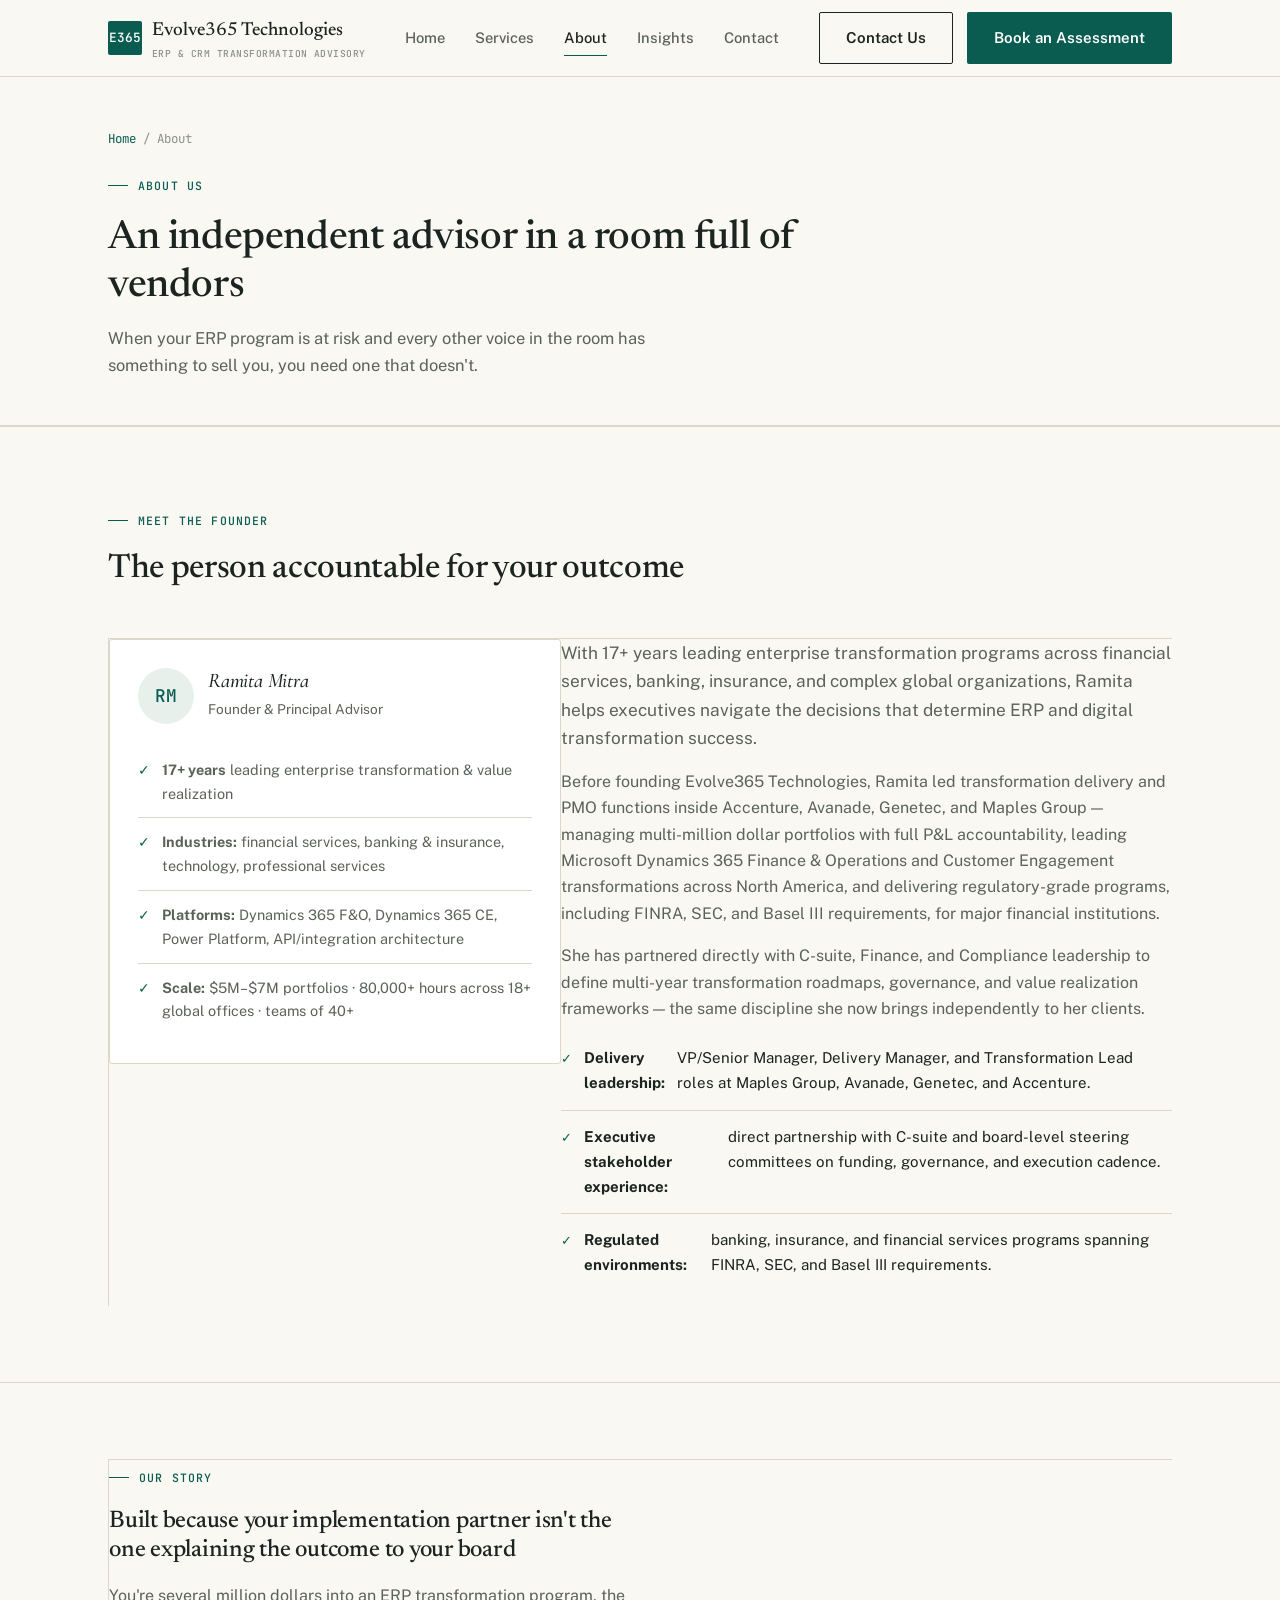
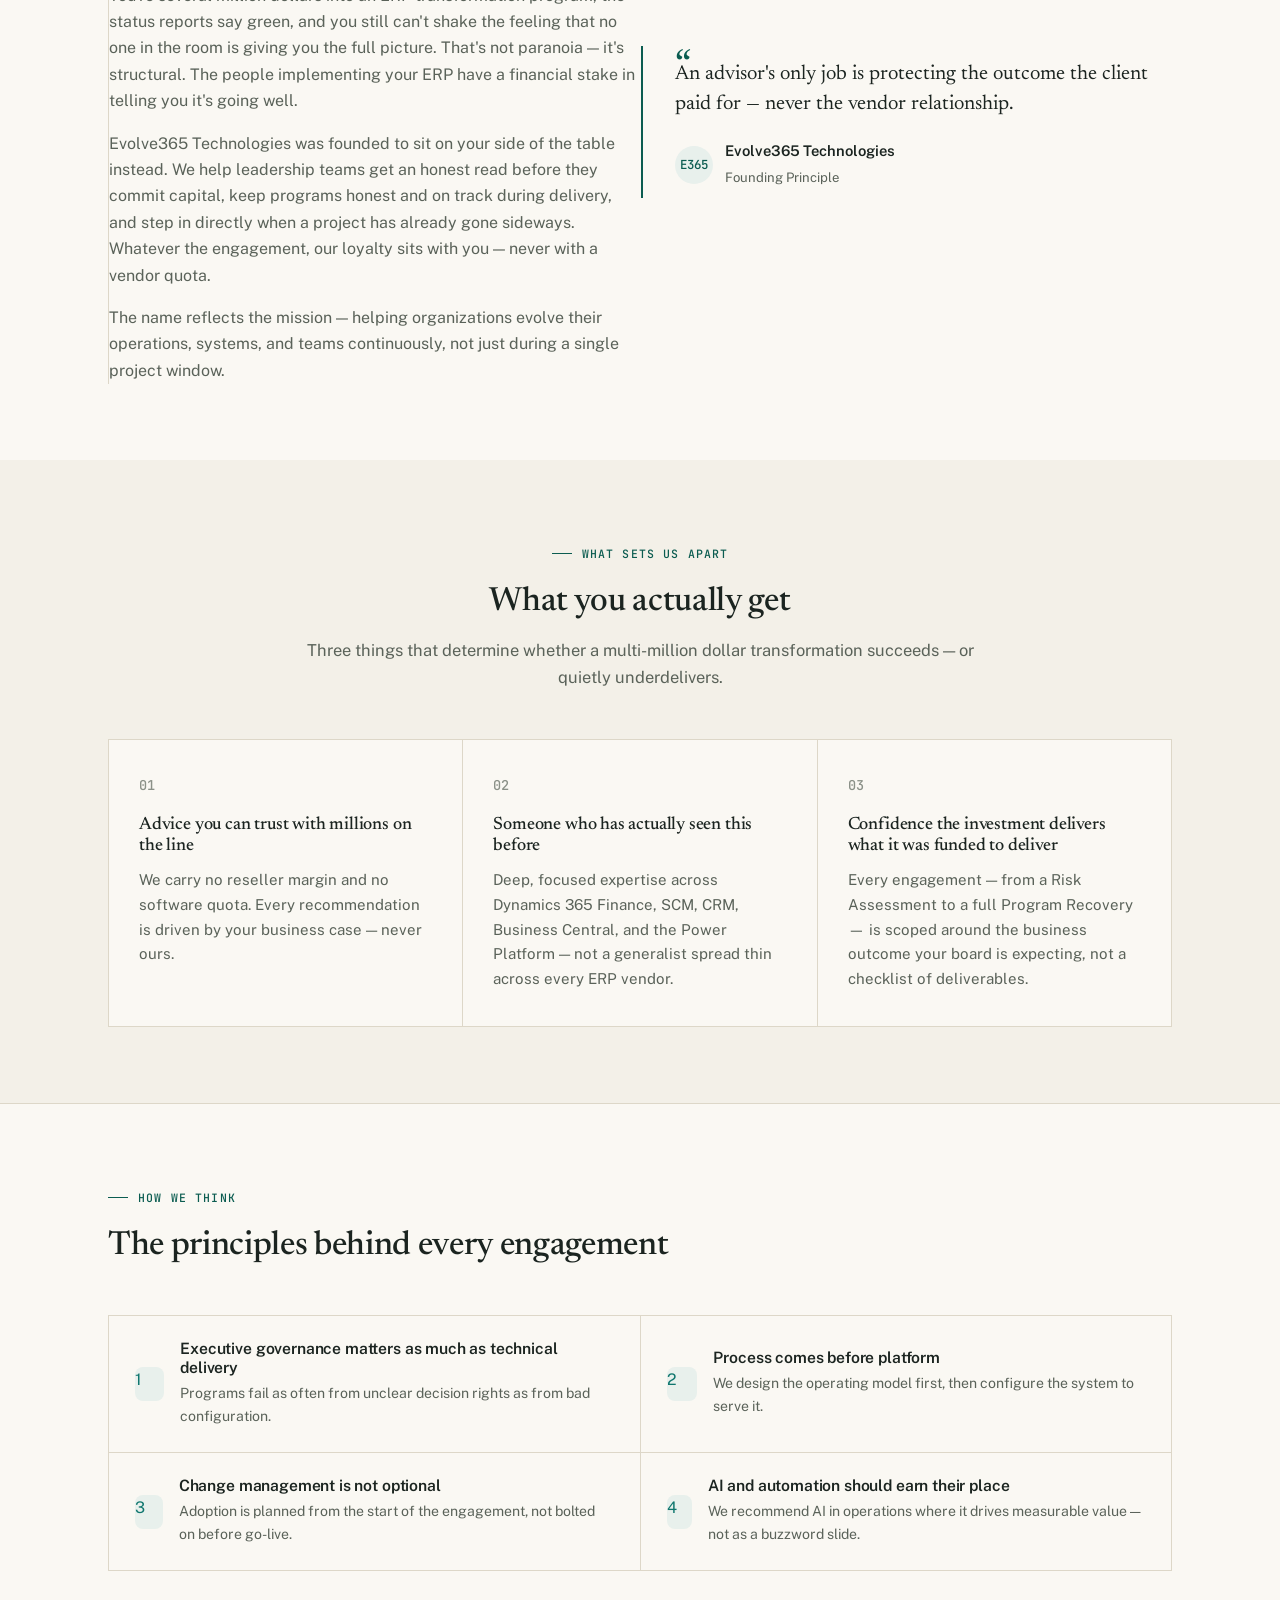
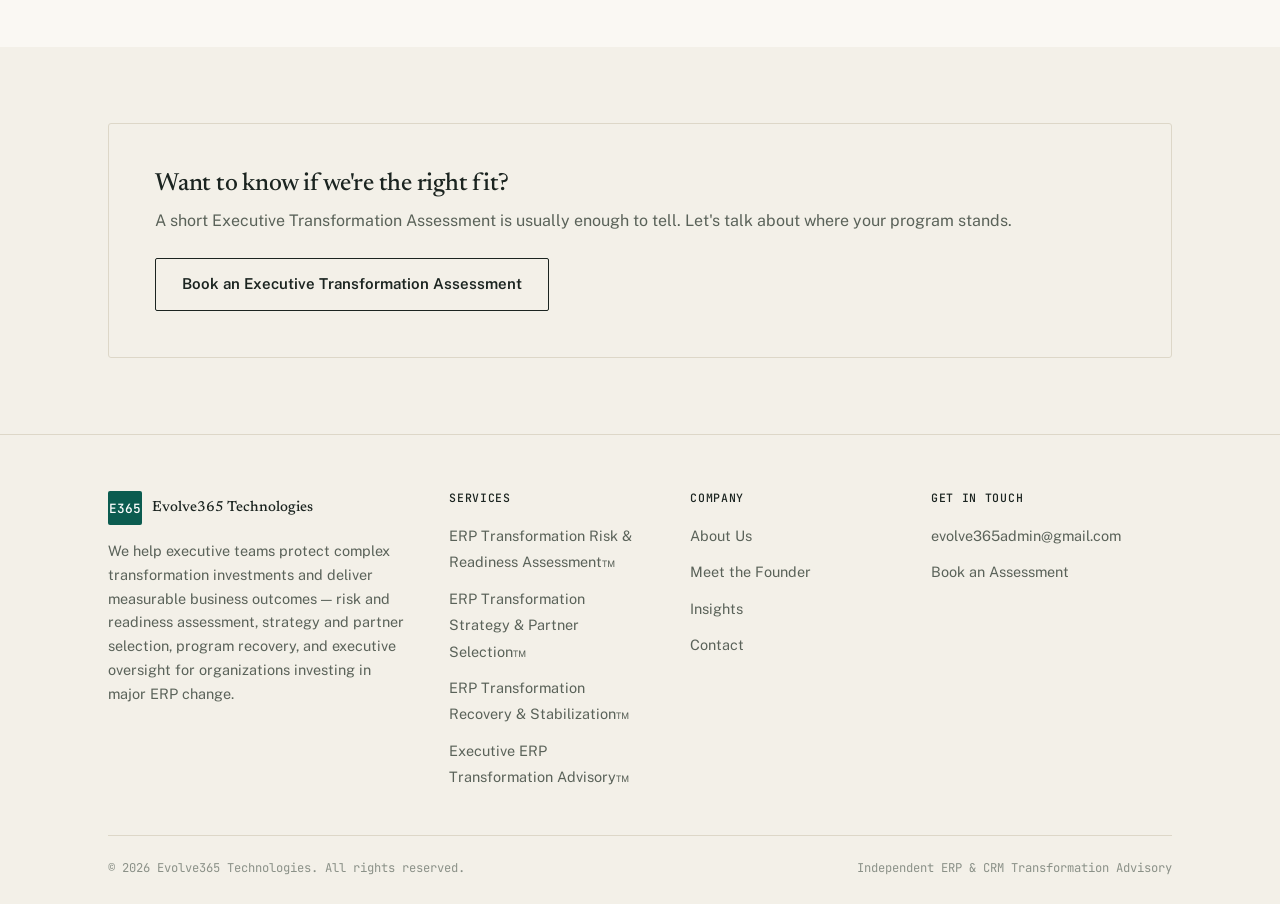
==== about.html @ 1dfd3779 "Add files via upload" ====
<!DOCTYPE html>
<html lang="en">
<head>
<meta charset="UTF-8">
<meta name="viewport" content="width=device-width, initial-scale=1.0">
<title>About | Evolve365 Technologies</title>
<meta name="description" content="Evolve365 Technologies is led by Ramita Mitra, a 17+ year enterprise transformation leader — an independent ERP and CRM advisory firm built to give clients an unbiased partner across the full transformation lifecycle.">
<link rel="preconnect" href="https://fonts.googleapis.com">
<link href="https://fonts.googleapis.com/css2?family=Newsreader:opsz,wght@6..72,400;6..72,500;6..72,600&family=Public+Sans:wght@400;500;600;700&family=JetBrains+Mono:wght@400;500&family=Cormorant+Garamond:ital,wght@1,500&display=swap" rel="stylesheet">
<link rel="stylesheet" href="styles.css">
</head>
<body>

<header class="site-header">
  <div class="container nav-wrap">
    <a href="index.html" class="logo">
      <span class="logo-mark">E365</span>
      <span>Evolve365 Technologies<br><small>ERP &amp; CRM Transformation Advisory</small></span>
    </a>
    <nav class="nav-links">
      <a href="index.html">Home</a>
      <a href="services.html">Services</a>
      <a href="about.html" class="active">About</a>
      <a href="insights.html">Insights</a>
      <a href="contact.html">Contact</a>
    </nav>
    <div class="nav-cta">
      <a href="contact.html" class="btn btn-secondary">Contact Us</a>
      <a href="contact.html#booking" class="btn btn-primary">Book an Assessment</a>
    </div>
    <button class="nav-toggle" aria-label="Toggle menu"><span></span><span></span><span></span></button>
  </div>
</header>

<section class="page-hero">
  <div class="container">
    <div class="breadcrumb"><a href="index.html">Home</a> / About</div>
    <span class="eyebrow">About Us</span>
    <h1>An independent advisor in a room full of vendors</h1>
    <p>When your ERP program is at risk and every other voice in the room has something to sell you, you need one that doesn't.</p>
  </div>
</section>

<!-- MEET THE FOUNDER -->
<section class="bg-white" id="founder">
  <div class="container">
    <div class="section-head reveal">
      <span class="eyebrow">Meet the Founder</span>
      <h2>The person accountable for your outcome</h2>
    </div>
    <div class="grid-2 reveal" style="align-items:start; grid-template-columns:0.85fr 1.15fr;">
      <div class="hero-panel">
        <div style="display:flex; align-items:center; gap:14px; margin-bottom:22px;">
          <div class="quote-avatar" style="width:56px; height:56px; font-size:1.1rem; flex-shrink:0;">RM</div>
          <div>
            <h3 class="signature" style="margin-bottom:2px; font-size:1.3rem;">Ramita Mitra</h3>
            <span style="font-size:0.85rem; color:var(--slate);">Founder &amp; Principal Advisor</span>
          </div>
        </div>
        <div class="hero-check"><span class="dot">&#10003;</span><span><b>17+ years</b> leading enterprise transformation &amp; value realization</span></div>
        <div class="hero-check"><span class="dot">&#10003;</span><span><b>Industries:</b> financial services, banking &amp; insurance, technology, professional services</span></div>
        <div class="hero-check"><span class="dot">&#10003;</span><span><b>Platforms:</b> Dynamics 365 F&amp;O, Dynamics 365 CE, Power Platform, API/integration architecture</span></div>
        <div class="hero-check"><span class="dot">&#10003;</span><span><b>Scale:</b> $5M&ndash;$7M portfolios &middot; 80,000+ hours across 18+ global offices &middot; teams of 40+</span></div>
      </div>
      <div>
        <p style="color:var(--slate); margin-bottom:16px; font-size:1.08rem;">With 17+ years leading enterprise transformation programs across financial services, banking, insurance, and complex global organizations, Ramita helps executives navigate the decisions that determine ERP and digital transformation success.</p>
        <p style="color:var(--slate); margin-bottom:16px;">Before founding Evolve365 Technologies, Ramita led transformation delivery and PMO functions inside Accenture, Avanade, Genetec, and Maples Group — managing multi-million dollar portfolios with full P&amp;L accountability, leading Microsoft Dynamics 365 Finance &amp; Operations and Customer Engagement transformations across North America, and delivering regulatory-grade programs, including FINRA, SEC, and Basel III requirements, for major financial institutions.</p>
        <p style="color:var(--slate); margin-bottom:24px;">She has partnered directly with C-suite, Finance, and Compliance leadership to define multi-year transformation roadmaps, governance, and value realization frameworks — the same discipline she now brings independently to her clients.</p>
        <ul class="check-list">
          <li><span class="tick">&#10003;</span><b>Delivery leadership:</b> VP/Senior Manager, Delivery Manager, and Transformation Lead roles at Maples Group, Avanade, Genetec, and Accenture.</li>
          <li><span class="tick">&#10003;</span><b>Executive stakeholder experience:</b> direct partnership with C-suite and board-level steering committees on funding, governance, and execution cadence.</li>
          <li><span class="tick">&#10003;</span><b>Regulated environments:</b> banking, insurance, and financial services programs spanning FINRA, SEC, and Basel III requirements.</li>
        </ul>
      </div>
    </div>
  </div>
</section>

<section class="bg-white">
  <div class="container">
    <div class="grid-2 reveal" style="align-items:center;">
      <div>
        <span class="eyebrow">Our Story</span>
        <h2 style="margin-bottom:18px;">Built because your implementation partner isn't the one explaining the outcome to your board</h2>
        <p style="color:var(--slate); margin-bottom:16px;">You're several million dollars into an ERP transformation program, the status reports say green, and you still can't shake the feeling that no one in the room is giving you the full picture. That's not paranoia — it's structural. The people implementing your ERP have a financial stake in telling you it's going well.</p>
        <p style="color:var(--slate); margin-bottom:16px;">Evolve365 Technologies was founded to sit on your side of the table instead. We help leadership teams get an honest read before they commit capital, keep programs honest and on track during delivery, and step in directly when a project has already gone sideways. Whatever the engagement, our loyalty sits with you — never with a vendor quota.</p>
        <p style="color:var(--slate);">The name reflects the mission — helping organizations evolve their operations, systems, and teams continuously, not just during a single project window.</p>
      </div>
      <div class="quote-block">
        <div class="mark">&ldquo;</div>
        <p class="quote-text">An advisor's only job is protecting the outcome the client paid for — never the vendor relationship.</p>
        <div class="quote-author">
          <div class="quote-avatar">E365</div>
          <div><b>Evolve365 Technologies</b><span>Founding Principle</span></div>
        </div>
      </div>
    </div>
  </div>
</section>

<section style="background:var(--bg);">
  <div class="container">
    <div class="section-head center reveal">
      <span class="eyebrow">What Sets Us Apart</span>
      <h2>What you actually get</h2>
      <p>Three things that determine whether a multi-million dollar transformation succeeds — or quietly underdelivers.</p>
    </div>
    <div class="grid-3 reveal">
      <div class="card">
        <div class="card-icon">01</div>
        <h3>Advice you can trust with millions on the line</h3>
        <p>We carry no reseller margin and no software quota. Every recommendation is driven by your business case — never ours.</p>
      </div>
      <div class="card">
        <div class="card-icon">02</div>
        <h3>Someone who has actually seen this before</h3>
        <p>Deep, focused expertise across Dynamics 365 Finance, SCM, CRM, Business Central, and the Power Platform — not a generalist spread thin across every ERP vendor.</p>
      </div>
      <div class="card">
        <div class="card-icon">03</div>
        <h3>Confidence the investment delivers what it was funded to deliver</h3>
        <p>Every engagement — from a Risk Assessment to a full Program Recovery — is scoped around the business outcome your board is expecting, not a checklist of deliverables.</p>
      </div>
    </div>
  </div>
</section>

<section class="bg-white">
  <div class="container">
    <div class="section-head reveal">
      <span class="eyebrow">How We Think</span>
      <h2>The principles behind every engagement</h2>
    </div>
    <div class="grid-2 reveal">
      <div class="pain-item" style="align-items:center;">
        <span class="tick" style="background:var(--teal-light); color:#0f766e; width:34px; height:34px; border-radius:8px;">1</span>
        <div><h4>Executive governance matters as much as technical delivery</h4><p>Programs fail as often from unclear decision rights as from bad configuration.</p></div>
      </div>
      <div class="pain-item" style="align-items:center;">
        <span class="tick" style="background:var(--teal-light); color:#0f766e; width:34px; height:34px; border-radius:8px;">2</span>
        <div><h4>Process comes before platform</h4><p>We design the operating model first, then configure the system to serve it.</p></div>
      </div>
      <div class="pain-item" style="align-items:center;">
        <span class="tick" style="background:var(--teal-light); color:#0f766e; width:34px; height:34px; border-radius:8px;">3</span>
        <div><h4>Change management is not optional</h4><p>Adoption is planned from the start of the engagement, not bolted on before go-live.</p></div>
      </div>
      <div class="pain-item" style="align-items:center;">
        <span class="tick" style="background:var(--teal-light); color:#0f766e; width:34px; height:34px; border-radius:8px;">4</span>
        <div><h4>AI and automation should earn their place</h4><p>We recommend AI in operations where it drives measurable value — not as a buzzword slide.</p></div>
      </div>
    </div>
  </div>
</section>

<section style="background:var(--bg);">
  <div class="container">
    <div class="cta-banner reveal">
      <div>
        <h2>Want to know if we're the right fit?</h2>
        <p>A short Executive Transformation Assessment is usually enough to tell. Let's talk about where your program stands.</p>
      </div>
      <a href="contact.html#booking" class="btn btn-secondary">Book an Executive Transformation Assessment</a>
    </div>
  </div>
</section>

<footer class="site-footer">
  <div class="container">
    <div class="footer-grid">
      <div class="footer-brand">
        <a href="index.html" class="logo" style="color:#fff;">
          <span class="logo-mark">E365</span>
          <span>Evolve365 Technologies</span>
        </a>
        <p>We help executive teams protect complex transformation investments and deliver measurable business outcomes — risk and readiness assessment, strategy and partner selection, program recovery, and executive oversight for organizations investing in major ERP change.</p>
      </div>
      <div>
        <h4>Services</h4>
        <ul>
          <li><a href="services.html#risk-assessment">ERP Transformation Risk &amp; Readiness Assessment&trade;</a></li>
          <li><a href="services.html#selection-strategy">ERP Transformation Strategy &amp; Partner Selection&trade;</a></li>
          <li><a href="services.html#program-recovery">ERP Transformation Recovery &amp; Stabilization&trade;</a></li>
          <li><a href="services.html#executive-advisory">Executive ERP Transformation Advisory&trade;</a></li>
        </ul>
      </div>
      <div>
        <h4>Company</h4>
        <ul>
          <li><a href="about.html">About Us</a></li>
          <li><a href="about.html#founder">Meet the Founder</a></li>
          <li><a href="insights.html">Insights</a></li>
          <li><a href="contact.html">Contact</a></li>
        </ul>
      </div>
      <div>
        <h4>Get In Touch</h4>
        <ul>
          <li><a href="mailto:evolve365admin@gmail.com">evolve365admin@gmail.com</a></li>
          <li><a href="contact.html#booking">Book an Assessment</a></li>
        </ul>
      </div>
    </div>
    <div class="footer-bottom">
      <span>&copy; 2026 Evolve365 Technologies. All rights reserved.</span>
      <span>Independent ERP &amp; CRM Transformation Advisory</span>
    </div>
  </div>
</footer>

<script src="script.js"></script>
</body>
</html>
---- styles.css ----
/* ===========================================================
   Technologies Evolve365 — Shared Stylesheet
   Boutique dossier system: warm paper, restrained green accent,
   editorial serif headlines, hairline rules over shadows/cards.
   =========================================================== */

:root {
  --paper: #faf8f3;
  --paper-2: #f3f0e8;
  --ink: #1b2420;
  --ink-soft: #5a6259;
  --ink-faint: #8b9188;
  --accent: #0f7a6b;        /* green — primary CTA / links / labels */
  --accent-deep: #0b5c50;   /* hover / dark green */
  --accent-tint: #e8f0ec;   /* faint green wash, used sparingly */
  --accent-ink: #ffffff;
  --gold: #a3793f;
  --gold-tint: #f3ece0;
  --white: #ffffff;
  --line: #1b2420;
  --radius: 3px;
  --radius-sm: 2px;
  --shadow-sm: none;
  --shadow-md: none;
  --shadow-lg: none;
  --maxw: 1120px;

  /* legacy aliases kept so nothing breaks */
  --navy: var(--ink);
  --navy-deep: var(--ink);
  --blue: var(--accent);
  --blue-light: var(--accent-tint);
  --teal: var(--accent);
  --teal-light: var(--accent-tint);
  --slate: var(--ink-soft);
  --slate-light: var(--ink-faint);
  --bg: var(--paper-2);
  --border: #ddd7c8;
  --lime: var(--gold);
  --sky: var(--gold);
}

* { box-sizing: border-box; margin: 0; padding: 0; }

html { scroll-behavior: smooth; }

body {
  font-family: 'Public Sans', -apple-system, BlinkMacSystemFont, 'Segoe UI', sans-serif;
  color: var(--ink);
  background: var(--paper);
  line-height: 1.65;
  -webkit-font-smoothing: antialiased;
}

h1, h2, h3, h4 {
  font-family: 'Newsreader', Georgia, serif;
  color: var(--ink);
  line-height: 1.2;
  font-weight: 500;
  letter-spacing: -0.01em;
}

a { color: inherit; text-decoration: none; }

img { max-width: 100%; display: block; }

.container {
  max-width: var(--maxw);
  margin: 0 auto;
  padding: 0 28px;
}

.eyebrow {
  display: inline-flex;
  align-items: center;
  gap: 10px;
  font-family: 'JetBrains Mono', monospace;
  font-size: 0.72rem;
  font-weight: 500;
  letter-spacing: 0.1em;
  text-transform: uppercase;
  color: var(--accent-deep);
  background: none;
  padding: 0;
  border-radius: 0;
  margin-bottom: 20px;
}
.eyebrow::before { content: ''; width: 20px; height: 1px; background: var(--accent-deep); flex-shrink: 0; }

/* ---------- Buttons ---------- */
.btn {
  display: inline-flex;
  align-items: center;
  justify-content: center;
  gap: 8px;
  padding: 13px 26px;
  border-radius: var(--radius-sm);
  font-family: 'Public Sans', sans-serif;
  font-weight: 600;
  font-size: 0.94rem;
  cursor: pointer;
  border: 1px solid transparent;
  transition: background 0.15s ease, border-color 0.15s ease, color 0.15s ease;
  white-space: nowrap;
  box-shadow: none;
}
.btn-primary {
  background: var(--accent-deep);
  color: #fff;
}
.btn-primary:hover { background: var(--ink); }
.btn-secondary {
  background: transparent;
  color: var(--ink);
  border: 1px solid var(--ink);
}
.btn-secondary:hover { background: var(--ink); color: var(--paper); }
.btn-ghost-light {
  background: transparent;
  color: #fff;
  border: 1px solid rgba(255,255,255,0.55);
}
.btn-ghost-light:hover { background: rgba(255,255,255,0.14); }
.btn-block { width: 100%; }

/* ---------- Header / Nav ---------- */
.site-header {
  position: sticky;
  top: 0;
  z-index: 100;
  background: rgba(250,248,243,0.94);
  backdrop-filter: blur(6px);
  border-bottom: 1px solid var(--border);
}
.nav-wrap {
  display: flex;
  align-items: center;
  justify-content: space-between;
  height: 76px;
}
.logo {
  display: flex;
  align-items: center;
  gap: 10px;
  font-family: 'Newsreader', serif;
  font-weight: 500;
  font-size: 1.18rem;
  color: var(--ink);
}
.logo-mark {
  width: 34px;
  height: 34px;
  border-radius: var(--radius-sm);
  background: var(--accent-deep);
  display: flex;
  align-items: center;
  justify-content: center;
  color: #fff;
  font-family: 'JetBrains Mono', monospace;
  font-weight: 500;
  font-size: 0.8rem;
  flex-shrink: 0;
}
.logo small {
  display: block;
  font-family: 'JetBrains Mono', monospace;
  font-size: 0.6rem;
  font-weight: 500;
  color: var(--ink-faint);
  letter-spacing: 0.05em;
  text-transform: uppercase;
}
.nav-links {
  display: flex;
  align-items: center;
  gap: 30px;
}
.nav-links a {
  font-size: 0.92rem;
  font-weight: 500;
  color: var(--ink-soft);
  transition: color 0.15s ease;
  position: relative;
}
.nav-links a:hover, .nav-links a.active { color: var(--ink); }
.nav-links a.active::after {
  content: "";
  position: absolute;
  left: 0; right: 0; bottom: -6px;
  height: 1px;
  background: var(--accent-deep);
}
.nav-cta { display: flex; align-items: center; gap: 14px; }
.nav-toggle {
  display: none;
  background: none;
  border: none;
  cursor: pointer;
  padding: 6px;
}
.nav-toggle span {
  display: block;
  width: 24px;
  height: 1px;
  background: var(--ink);
  margin: 6px 0;
  transition: all 0.2s ease;
}

@media (max-width: 900px) {
  .nav-links {
    position: fixed;
    top: 76px; left: 0; right: 0;
    background: var(--paper);
    flex-direction: column;
    align-items: flex-start;
    padding: 24px 28px;
    gap: 18px;
    border-bottom: 1px solid var(--border);
    transform: translateY(-130%);
    opacity: 0;
    transition: all 0.25s ease;
    pointer-events: none;
  }
  .nav-links.open { transform: translateY(0); opacity: 1; pointer-events: auto; }
  .nav-toggle { display: block; }
  .nav-cta .btn-secondary { display: none; }
}

/* ---------- Hero ---------- */
.hero {
  background: var(--paper);
  color: var(--ink);
  padding: 72px 0 64px;
  position: relative;
  overflow: hidden;
}
.hero::before { content: none; }
.hero-grid {
  position: relative;
  display: grid;
  grid-template-columns: 1.15fr 0.85fr;
  gap: 56px;
  align-items: center;
}
.hero h1 {
  color: var(--ink);
  font-size: clamp(2.1rem, 4vw, 3.2rem);
  margin-bottom: 22px;
  font-weight: 500;
}
.hero h1 span {
  color: var(--ink);
  background: none;
  padding: 0;
  border-radius: 0;
  display: inline;
  border-bottom: 2px solid var(--accent-deep);
}
.hero p.lead {
  font-size: 1.1rem;
  color: var(--ink-soft);
  max-width: 560px;
  margin-bottom: 32px;
}
.hero-ctas { display: flex; gap: 24px; flex-wrap: wrap; align-items: center; }
.hero-stats {
  display: flex;
  gap: 34px;
  margin-top: 46px;
  flex-wrap: wrap;
  border-top: 1px solid var(--border);
  padding-top: 24px;
}
.hero-stat b {
  display: block;
  font-family: 'Newsreader', serif;
  font-weight: 500;
  font-size: 1.5rem;
  color: var(--ink);
}
.hero-stat span { font-size: 0.8rem; color: var(--ink-faint); font-weight: 500; }

.hero-panel {
  background: var(--white);
  border: 1px solid var(--border);
  border-radius: var(--radius);
  padding: 28px;
  box-shadow: none;
}
.hero-panel h3 { color: var(--ink); font-size: 1.05rem; margin-bottom: 16px; font-weight: 500; }
.hero-check {
  display: flex;
  gap: 12px;
  align-items: flex-start;
  padding: 12px 0;
  border-bottom: 1px solid var(--border);
  color: var(--ink-soft);
  font-size: 0.9rem;
}
.hero-check:last-child { border-bottom: none; }
.hero-check .dot {
  width: auto; height: auto;
  border-radius: 0;
  background: none;
  color: var(--accent-deep);
  display: flex; align-items: center; justify-content: center;
  font-family: 'JetBrains Mono', monospace;
  font-size: 0.85rem;
  font-weight: 500;
  flex-shrink: 0;
  margin-top: 1px;
}

@media (max-width: 860px) {
  .hero-grid { grid-template-columns: 1fr; }
}

/* ---------- Sections ---------- */
section { padding: 76px 0; }
.section-head { max-width: 680px; margin-bottom: 48px; }
.section-head.center { margin-left: auto; margin-right: auto; text-align: center; }
.section-head h2 { font-size: clamp(1.6rem, 2.6vw, 2.15rem); margin-bottom: 14px; font-weight: 500; }
.section-head p { color: var(--ink-soft); font-size: 1.03rem; }

.bg-white { background: var(--paper); border-top: 1px solid var(--border); }
.bg-navy { background: var(--paper-2); color: var(--ink); border-top: 1px solid var(--border); }
.bg-navy h2, .bg-navy h3 { color: var(--ink); }

/* ---------- Cards / Grids ---------- */
.grid-3 { display: grid; grid-template-columns: repeat(3, 1fr); gap: 0; border-top: 1px solid var(--border); border-left: 1px solid var(--border); }
.grid-2 { display: grid; grid-template-columns: repeat(2, 1fr); gap: 0; border-top: 1px solid var(--border); border-left: 1px solid var(--border); }
@media (max-width: 900px) { .grid-3, .grid-2 { grid-template-columns: 1fr; } }

.card {
  background: var(--paper);
  border-right: 1px solid var(--border);
  border-bottom: 1px solid var(--border);
  border-radius: 0;
  padding: 34px 30px;
  box-shadow: none;
  transition: background 0.2s ease;
}
.card:hover { background: var(--paper-2); transform: none; box-shadow: none; }
.card-icon {
  width: auto; height: auto;
  border-radius: 0;
  background: none;
  color: var(--ink-faint);
  display: block;
  font-family: 'JetBrains Mono', monospace;
  font-size: 0.85rem;
  font-weight: 500;
  margin-bottom: 18px;
}
.card h3 { font-size: 1.12rem; margin-bottom: 10px; font-weight: 500; }
.card p { color: var(--ink-soft); font-size: 0.94rem; }
.card a.card-link {
  display: inline-flex; align-items: center; gap: 6px;
  font-size: 0.88rem; font-weight: 600; color: var(--accent-deep);
  margin-top: 16px;
  border-bottom: 1px solid var(--accent-deep);
  padding-bottom: 1px;
}

/* Standalone card (qualification checklist etc.) keeps a full hairline border */
.section-head + .card, .card[style] {
  border: 1px solid var(--border);
}

/* ---------- Outcome / flagship feature block ---------- */
.outcome-block {
  background: var(--paper-2);
  border: 1px solid var(--border);
  border-radius: var(--radius);
  padding: 50px;
  color: var(--ink);
  position: relative;
  overflow: hidden;
}
.outcome-block::after { content: none; }
.outcome-top { position: relative; max-width: 680px; margin-bottom: 42px; }
.outcome-top .eyebrow { background: none; color: var(--accent-deep); box-shadow: none; }
.outcome-top h2 { color: var(--ink); font-size: clamp(1.55rem, 2.5vw, 2rem); margin-bottom: 14px; font-weight: 500; }
.outcome-top p { color: var(--ink-soft); font-size: 1.03rem; }
.outcome-cols {
  position: relative;
  display: grid;
  grid-template-columns: repeat(3, 1fr);
  gap: 0;
  border-top: 1px solid var(--border);
  border-left: 1px solid var(--border);
}
@media (max-width: 900px) { .outcome-cols { grid-template-columns: 1fr; } }
.outcome-card {
  background: var(--paper);
  border-right: 1px solid var(--border);
  border-bottom: 1px solid var(--border);
  border-radius: 0;
  padding: 26px 24px;
  box-shadow: none;
}
.outcome-card .num {
  font-family: 'JetBrains Mono', monospace;
  font-size: 0.76rem;
  color: var(--accent-deep);
  font-weight: 500;
  letter-spacing: 0.04em;
  text-transform: uppercase;
  margin-bottom: 12px;
}
.outcome-card h3 { color: var(--ink); font-size: 1.04rem; margin-bottom: 10px; font-weight: 500; }
.outcome-card p { color: var(--ink-soft); font-size: 0.92rem; }

/* ---------- Pain / Why section ---------- */
.pain-grid {
  display: grid;
  grid-template-columns: repeat(2, 1fr);
  gap: 0;
  border-top: 1px solid var(--border);
  border-left: 1px solid var(--border);
}
@media (max-width: 760px) { .pain-grid { grid-template-columns: 1fr; } }
.pain-item {
  display: flex; gap: 16px;
  background: var(--paper);
  border-right: 1px solid var(--border);
  border-bottom: 1px solid var(--border);
  border-radius: 0;
  padding: 24px 26px;
  box-shadow: none;
}
.pain-item .x {
  width: auto; height: auto; flex-shrink: 0;
  border-radius: 0;
  background: none;
  color: var(--gold);
  font-family: 'JetBrains Mono', monospace;
  display: flex; align-items: flex-start; justify-content: center;
  font-weight: 500;
}
.pain-item h4 { font-size: 0.98rem; margin-bottom: 4px; font-weight: 600; font-family: 'Public Sans', sans-serif; }
.pain-item p { font-size: 0.88rem; color: var(--ink-soft); }

/* ---------- Process steps ---------- */
.steps { display: grid; grid-template-columns: repeat(4, 1fr); gap: 0; border-top: 1px solid var(--border); border-left: 1px solid var(--border); }
@media (max-width: 900px) { .steps { grid-template-columns: repeat(2, 1fr); } }
@media (max-width: 560px) { .steps { grid-template-columns: 1fr; } }
.step {
  position: relative;
  padding: 26px 24px;
  background: var(--paper);
  border-right: 1px solid var(--border);
  border-bottom: 1px solid var(--border);
  border-radius: 0;
  box-shadow: none;
}
.step .step-num {
  width: auto; height: auto;
  border-radius: 0;
  background: none;
  color: var(--accent-deep);
  display: block;
  font-family: 'JetBrains Mono', monospace;
  font-weight: 500;
  font-size: 0.85rem;
  margin-bottom: 14px;
}
.step h4 { font-size: 1rem; margin-bottom: 8px; font-weight: 600; font-family: 'Public Sans', sans-serif; }
.step p { font-size: 0.88rem; color: var(--ink-soft); }

/* ---------- Stats / trust badge bar ---------- */
.stats-bar {
  display: flex;
  align-items: center;
  justify-content: center;
  gap: 0;
  flex-wrap: wrap;
  border-top: 1px solid var(--border);
  border-bottom: 1px solid var(--border);
}
.stat-badge {
  display: inline-flex;
  align-items: center;
  gap: 8px;
  background: none;
  border-right: 1px solid var(--border);
  border-radius: 0;
  padding: 16px 22px;
  font-size: 0.84rem;
  font-weight: 500;
  color: var(--ink-soft);
  box-shadow: none;
}
.stat-badge:last-child { border-right: none; }
.stat-badge .tick-sm {
  width: auto; height: auto; border-radius: 0;
  background: none; color: var(--accent-deep);
  display: flex; align-items: center; justify-content: center;
  font-family: 'JetBrains Mono', monospace;
  font-size: 0.75rem; font-weight: 500; flex-shrink: 0;
}

/* ---------- Comparison table ---------- */
.compare-grid {
  display: grid;
  grid-template-columns: 1fr 1fr;
  gap: 0;
  border: 1px solid var(--border);
}
@media (max-width: 760px) { .compare-grid { grid-template-columns: 1fr; } }
.compare-card {
  border-radius: 0;
  padding: 36px;
  border: none;
}
.compare-card.is-us {
  background: var(--ink);
  border-right: 1px solid var(--border);
  box-shadow: none;
}
.compare-card.is-them { background: var(--paper-2); }
.compare-card h3 { font-size: 1.14rem; margin-bottom: 18px; font-weight: 500; }
.compare-card.is-us h3, .compare-card.is-us .compare-tag { color: #fff; }
.compare-tag {
  display: block;
  font-family: 'JetBrains Mono', monospace;
  font-size: 0.7rem; font-weight: 500; text-transform: uppercase; letter-spacing: 0.06em;
  color: var(--ink-faint); margin-bottom: 10px;
}
.compare-list { list-style: none; }
.compare-list li {
  display: flex; gap: 10px; align-items: flex-start;
  font-size: 0.93rem; margin-bottom: 14px;
}
.compare-card.is-us .compare-list li { color: #d8dcd9; }
.compare-card.is-them .compare-list li { color: var(--ink-soft); }
.compare-list li .mark-icon {
  width: auto; height: auto; border-radius: 0; flex-shrink: 0;
  display: flex; align-items: center; justify-content: center;
  font-family: 'JetBrains Mono', monospace;
  font-size: 0.85rem; font-weight: 500; margin-top: 1px;
}
.compare-card.is-us .mark-icon { color: #6fb9a8; }
.compare-card.is-them .mark-icon { color: #a89f8e; }

/* ---------- FAQ accordion ---------- */
.faq-list { max-width: 800px; margin: 0 auto; }
.faq-item {
  background: var(--paper);
  border: none;
  border-bottom: 1px solid var(--border);
  border-radius: 0;
  margin-bottom: 0;
  overflow: hidden;
}
.faq-item:first-child { border-top: 1px solid var(--border); }
.faq-question {
  display: flex;
  align-items: center;
  justify-content: space-between;
  gap: 16px;
  padding: 22px 4px;
  cursor: pointer;
  font-weight: 500;
  font-family: 'Newsreader', serif;
  font-size: 1.05rem;
  color: var(--ink);
  background: none;
  border: none;
  width: 100%;
  text-align: left;
}
.faq-icon {
  width: auto; height: auto; border-radius: 0; flex-shrink: 0;
  background: none; color: var(--accent-deep);
  display: flex; align-items: center; justify-content: center;
  font-family: 'JetBrains Mono', monospace;
  font-size: 1rem; font-weight: 500;
  transition: transform 0.2s ease;
}
.faq-item.open .faq-icon { transform: rotate(45deg); }
.faq-answer {
  max-height: 0;
  overflow: hidden;
  transition: max-height 0.25s ease;
}
.faq-answer p {
  padding: 0 4px 22px;
  color: var(--ink-soft);
  font-size: 0.93rem;
}
.faq-item.open .faq-answer { max-height: 300px; }

/* ---------- CTA banner ---------- */
.cta-banner {
  background: var(--paper-2);
  border: 1px solid var(--border);
  border-radius: var(--radius);
  padding: 46px;
  display: flex;
  align-items: center;
  justify-content: space-between;
  gap: 24px;
  color: var(--ink);
  flex-wrap: wrap;
}
.cta-banner h2 { color: var(--ink); font-size: 1.55rem; margin-bottom: 8px; font-weight: 500; }
.cta-banner p { color: var(--ink-soft); }
.cta-banner .btn-secondary { background: transparent; color: var(--ink); border: 1px solid var(--ink); }
.cta-banner .btn-primary { background: var(--accent-deep); }

/* ---------- Logos strip ---------- */
.logo-strip {
  display: flex;
  align-items: center;
  justify-content: center;
  gap: 42px;
  flex-wrap: wrap;
  opacity: 0.8;
  font-family: 'JetBrains Mono', monospace;
  font-weight: 500;
  color: var(--ink-faint);
  font-size: 0.82rem;
  letter-spacing: 0.02em;
}

/* ---------- Testimonial / quote ---------- */
.quote-block {
  background: var(--paper);
  border: none;
  border-left: 2px solid var(--accent-deep);
  border-radius: 0;
  padding: 8px 0 8px 32px;
  position: relative;
  box-shadow: none;
}
.quote-block .mark { font-size: 2.6rem; color: var(--accent-deep); font-family: 'Newsreader', serif; line-height: 0; position: relative; top: 14px; }
.quote-block p.quote-text { font-family: 'Newsreader', serif; font-size: 1.28rem; color: var(--ink); font-weight: 400; margin: 6px 0 20px; line-height: 1.45; }
.quote-author { display: flex; align-items: center; gap: 12px; }
.quote-avatar {
  width: 38px; height: 38px; border-radius: 50%;
  background: var(--accent-tint); color: var(--accent-deep);
  display: flex; align-items: center; justify-content: center;
  font-family: 'JetBrains Mono', monospace;
  font-weight: 500;
  font-size: 0.78rem;
}
.quote-author b { display: block; font-size: 0.92rem; font-family: 'Public Sans', sans-serif; font-weight: 600; }
.quote-author span { font-size: 0.82rem; color: var(--ink-soft); }

/* ---------- Tables ---------- */
.table-wrap { overflow-x: auto; border-radius: 0; border: 1px solid var(--border); background: var(--paper); }
table { width: 100%; border-collapse: collapse; min-width: 560px; }
th, td { text-align: left; padding: 16px 20px; font-size: 0.92rem; border-bottom: 1px solid var(--border); }
th { background: var(--paper-2); color: var(--ink-soft); font-family: 'JetBrains Mono', monospace; font-weight: 500; text-transform: uppercase; font-size: 0.72rem; letter-spacing: 0.05em; }
tr:last-child td { border-bottom: none; }

/* ---------- Insights / articles ---------- */
.article-card {
  background: var(--paper);
  border: 1px solid var(--border);
  border-radius: 0;
  overflow: hidden;
  box-shadow: none;
  transition: background 0.2s ease;
  display: flex;
  flex-direction: column;
}
.article-card:hover { background: var(--paper-2); transform: none; box-shadow: none; }
.article-tag-bar { height: 2px; background: var(--accent-deep); }
.article-body { padding: 28px; flex: 1; display: flex; flex-direction: column; }
.article-tag {
  font-family: 'JetBrains Mono', monospace;
  font-size: 0.7rem; font-weight: 500; text-transform: uppercase; letter-spacing: 0.06em;
  color: var(--accent-deep); margin-bottom: 12px;
}
.article-body h3 { font-size: 1.12rem; margin-bottom: 10px; font-weight: 500; }
.article-body p { font-size: 0.92rem; color: var(--ink-soft); flex: 1; }
.article-meta { margin-top: 18px; font-size: 0.8rem; color: var(--ink-faint); display: flex; justify-content: space-between; align-items: center; font-family: 'JetBrains Mono', monospace; }

/* ---------- Forms ---------- */
.form-wrap {
  background: var(--paper);
  border: 1px solid var(--border);
  border-radius: var(--radius);
  padding: 38px;
  box-shadow: none;
}
.form-row { display: grid; grid-template-columns: 1fr 1fr; gap: 18px; margin-bottom: 18px; }
@media (max-width: 640px) { .form-row { grid-template-columns: 1fr; } }
.field { display: flex; flex-direction: column; gap: 6px; margin-bottom: 18px; }
.field label { font-size: 0.83rem; font-weight: 600; color: var(--ink); }
.field input, .field select, .field textarea {
  padding: 12px 14px;
  border: 1px solid var(--border);
  border-radius: var(--radius-sm);
  font-family: inherit;
  font-size: 0.95rem;
  color: var(--ink);
  background: var(--paper-2);
  transition: border-color 0.15s ease, background 0.15s ease;
}
.field input:focus, .field select:focus, .field textarea:focus {
  outline: none;
  border-color: var(--accent-deep);
  background: var(--paper);
}
.form-note { font-size: 0.82rem; color: var(--ink-faint); margin-top: 14px; text-align: center; }
#form-success {
  display: none;
  background: var(--accent-tint);
  color: var(--accent-deep);
  border: 1px solid var(--border);
  border-radius: var(--radius-sm);
  padding: 16px 20px;
  font-size: 0.92rem;
  font-weight: 600;
  margin-bottom: 20px;
}

/* ---------- Contact info cards ---------- */
.contact-info-card {
  display: flex; gap: 16px; align-items: flex-start;
  padding: 22px 0;
  border-bottom: 1px solid var(--border);
}
.contact-info-card:last-child { border-bottom: none; }
.contact-info-card .icon {
  width: auto; height: auto; border-radius: 0; flex-shrink: 0;
  background: none; color: var(--accent-deep);
  display: flex; align-items: flex-start; justify-content: center;
  font-family: 'JetBrains Mono', monospace;
  font-size: 0.85rem;
}
.contact-info-card h4 { font-size: 0.97rem; margin-bottom: 4px; font-weight: 600; font-family: 'Public Sans', sans-serif; }
.contact-info-card p, .contact-info-card a { font-size: 0.9rem; color: var(--ink-soft); }

/* ---------- Footer ---------- */
.site-footer {
  background: var(--paper-2);
  color: var(--ink-soft);
  padding: 56px 0 26px;
  border-top: 1px solid var(--border);
}
.footer-grid {
  display: grid;
  grid-template-columns: 1.5fr 1fr 1fr 1.2fr;
  gap: 40px;
  padding-bottom: 34px;
  border-bottom: 1px solid var(--border);
}
@media (max-width: 800px) { .footer-grid { grid-template-columns: 1fr 1fr; } }
@media (max-width: 500px) { .footer-grid { grid-template-columns: 1fr; } }
.footer-grid h4 { color: var(--ink); font-family: 'JetBrains Mono', monospace; font-size: 0.72rem; font-weight: 500; margin-bottom: 18px; text-transform: uppercase; letter-spacing: 0.06em; }
.footer-grid ul { list-style: none; }
.footer-grid li { margin-bottom: 10px; }
.footer-grid a { font-size: 0.9rem; color: var(--ink-soft); }
.footer-grid a:hover { color: var(--accent-deep); }
.footer-brand .logo { color: var(--ink) !important; }
.footer-brand p { font-size: 0.9rem; color: var(--ink-soft); margin-top: 14px; max-width: 300px; }
.footer-bottom {
  display: flex; justify-content: space-between; align-items: center;
  padding-top: 22px; font-family: 'JetBrains Mono', monospace; font-size: 0.76rem; color: var(--ink-faint); flex-wrap: wrap; gap: 10px;
}

/* ---------- Page hero (subpages) ---------- */
.page-hero {
  background: var(--paper);
  color: var(--ink);
  padding: 52px 0 46px;
  border-bottom: 1px solid var(--border);
}
.page-hero .eyebrow { background: none; color: var(--accent-deep); }
.page-hero h1 { color: var(--ink); font-size: clamp(1.9rem, 3.4vw, 2.5rem); max-width: 760px; margin-bottom: 14px; font-weight: 500; }
.page-hero p { color: var(--ink-soft); max-width: 620px; font-size: 1.03rem; }
.breadcrumb { font-family: 'JetBrains Mono', monospace; font-size: 0.78rem; color: var(--ink-faint); margin-bottom: 18px; }
.breadcrumb a { color: var(--accent-deep); }

/* ---------- Utility ---------- */
.mt-0 { margin-top: 0; }
.center-text { text-align: center; }
.tag-pill {
  display: inline-block;
  font-family: 'JetBrains Mono', monospace;
  font-size: 0.72rem;
  font-weight: 500;
  padding: 0;
  border-radius: 0;
  background: none;
  color: var(--gold);
  text-transform: uppercase;
  letter-spacing: 0.06em;
  margin-bottom: 14px;
}
.service-anchor-nav {
  display: flex; flex-wrap: wrap;
  margin-bottom: 8px;
  border-top: 1px solid var(--border);
  border-left: 1px solid var(--border);
}
.service-anchor-nav a {
  font-size: 0.84rem; font-weight: 500;
  padding: 12px 18px;
  border-radius: 0;
  background: none;
  border-right: 1px solid var(--border);
  border-bottom: 1px solid var(--border);
  color: var(--ink-soft);
}
.service-anchor-nav a:hover { color: var(--accent-deep); background: var(--paper-2); }

.service-block { padding: 58px 0; border-bottom: 1px solid var(--border); }
.service-block:last-child { border-bottom: none; }
.service-block-grid {
  display: grid;
  grid-template-columns: 0.9fr 1.1fr;
  gap: 48px;
  align-items: start;
}
@media (max-width: 860px) { .service-block-grid { grid-template-columns: 1fr; } }
.service-block h2 { font-size: 1.5rem; margin-bottom: 14px; font-weight: 500; }
.service-block .lead-text { color: var(--ink-soft); font-size: 1rem; margin-bottom: 18px; }
.check-list { list-style: none; }
.check-list li {
  display: flex; gap: 12px; align-items: flex-start;
  font-size: 0.94rem; color: var(--ink); margin-bottom: 14px;
  padding-bottom: 14px;
  border-bottom: 1px solid var(--border);
}
.check-list li:last-child { border-bottom: none; }
.check-list li .tick {
  width: auto; height: auto; border-radius: 0; flex-shrink: 0;
  background: none; color: var(--accent-deep);
  display: flex; align-items: center; justify-content: center;
  font-family: 'JetBrains Mono', monospace;
  font-size: 0.8rem; font-weight: 500; margin-top: 2px;
}

/* ---------- Signature accent (founder name) ---------- */
.signature {
  font-family: 'Cormorant Garamond', serif;
  font-style: italic;
  font-weight: 500;
  color: var(--accent-deep);
}

/* Fade-in animation */
.reveal { opacity: 0; transform: translateY(14px); transition: all 0.6s ease; }
.reveal.in { opacity: 1; transform: translateY(0); }
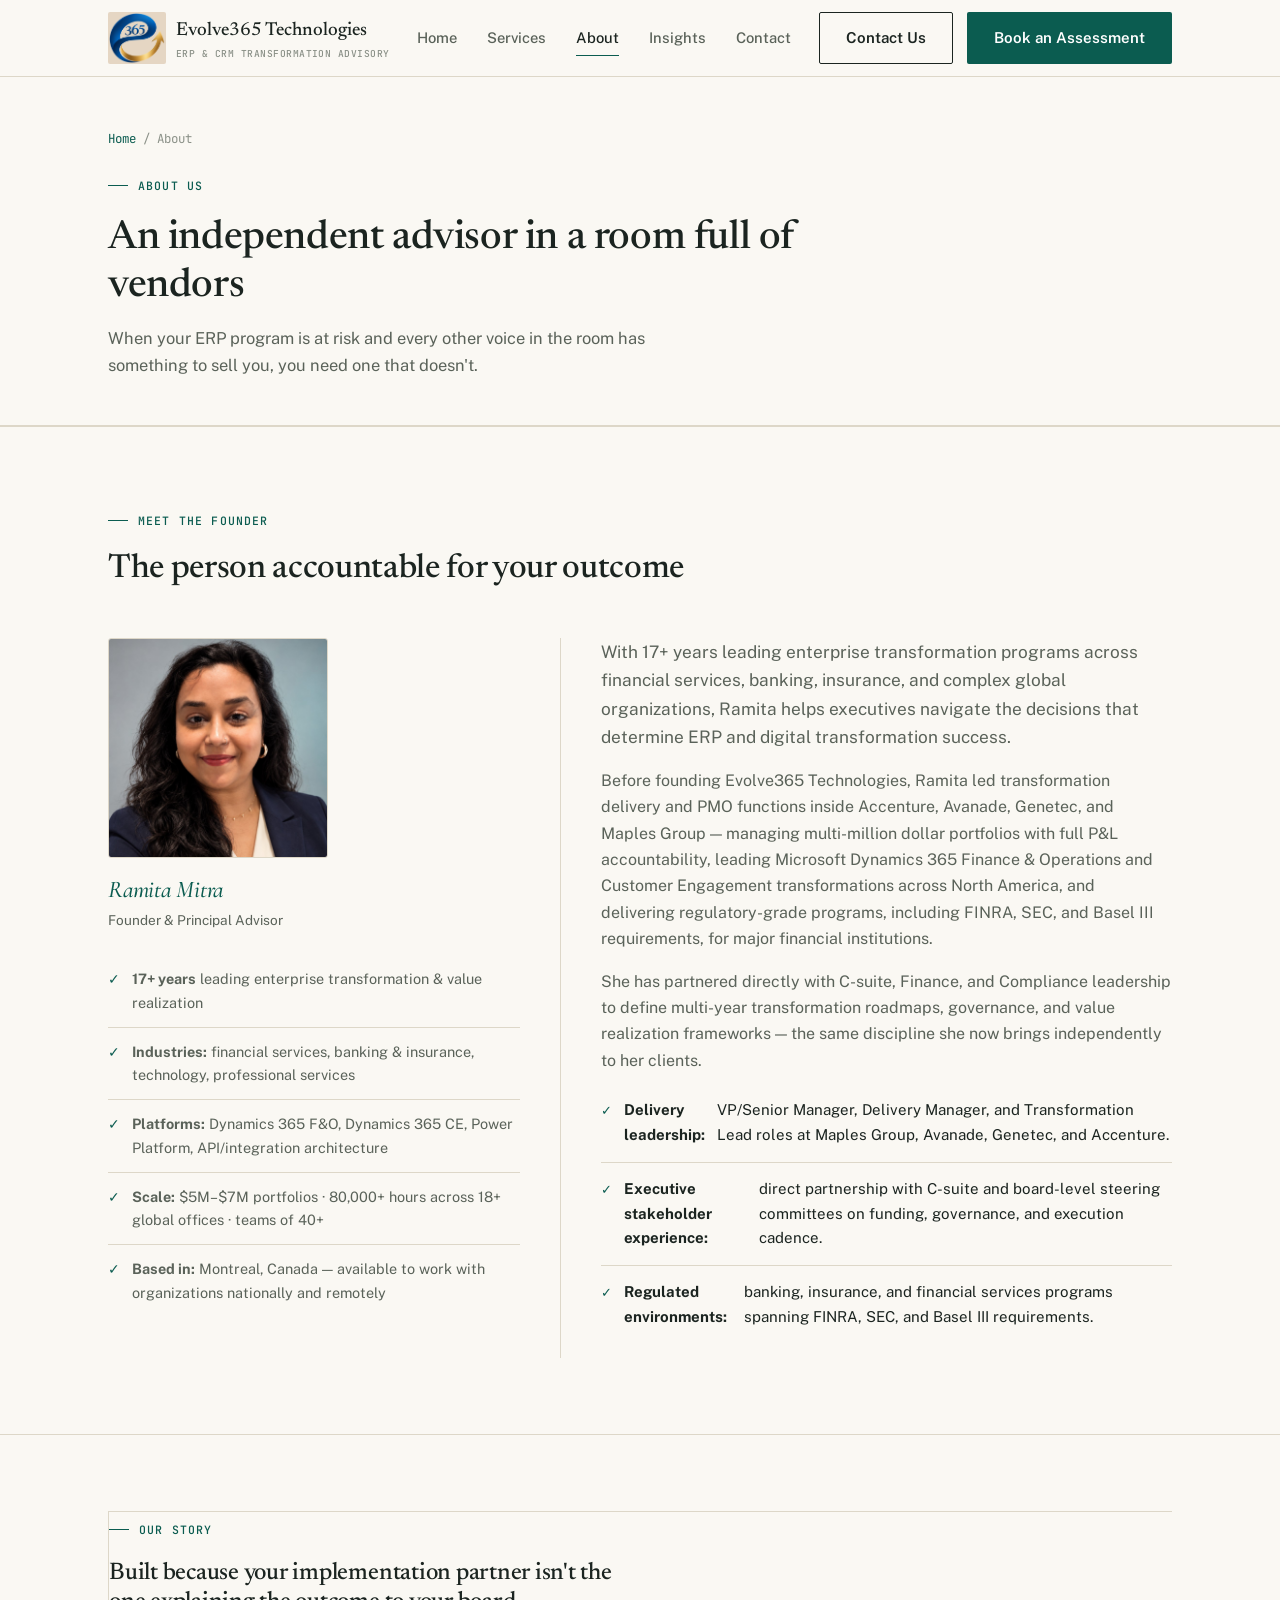
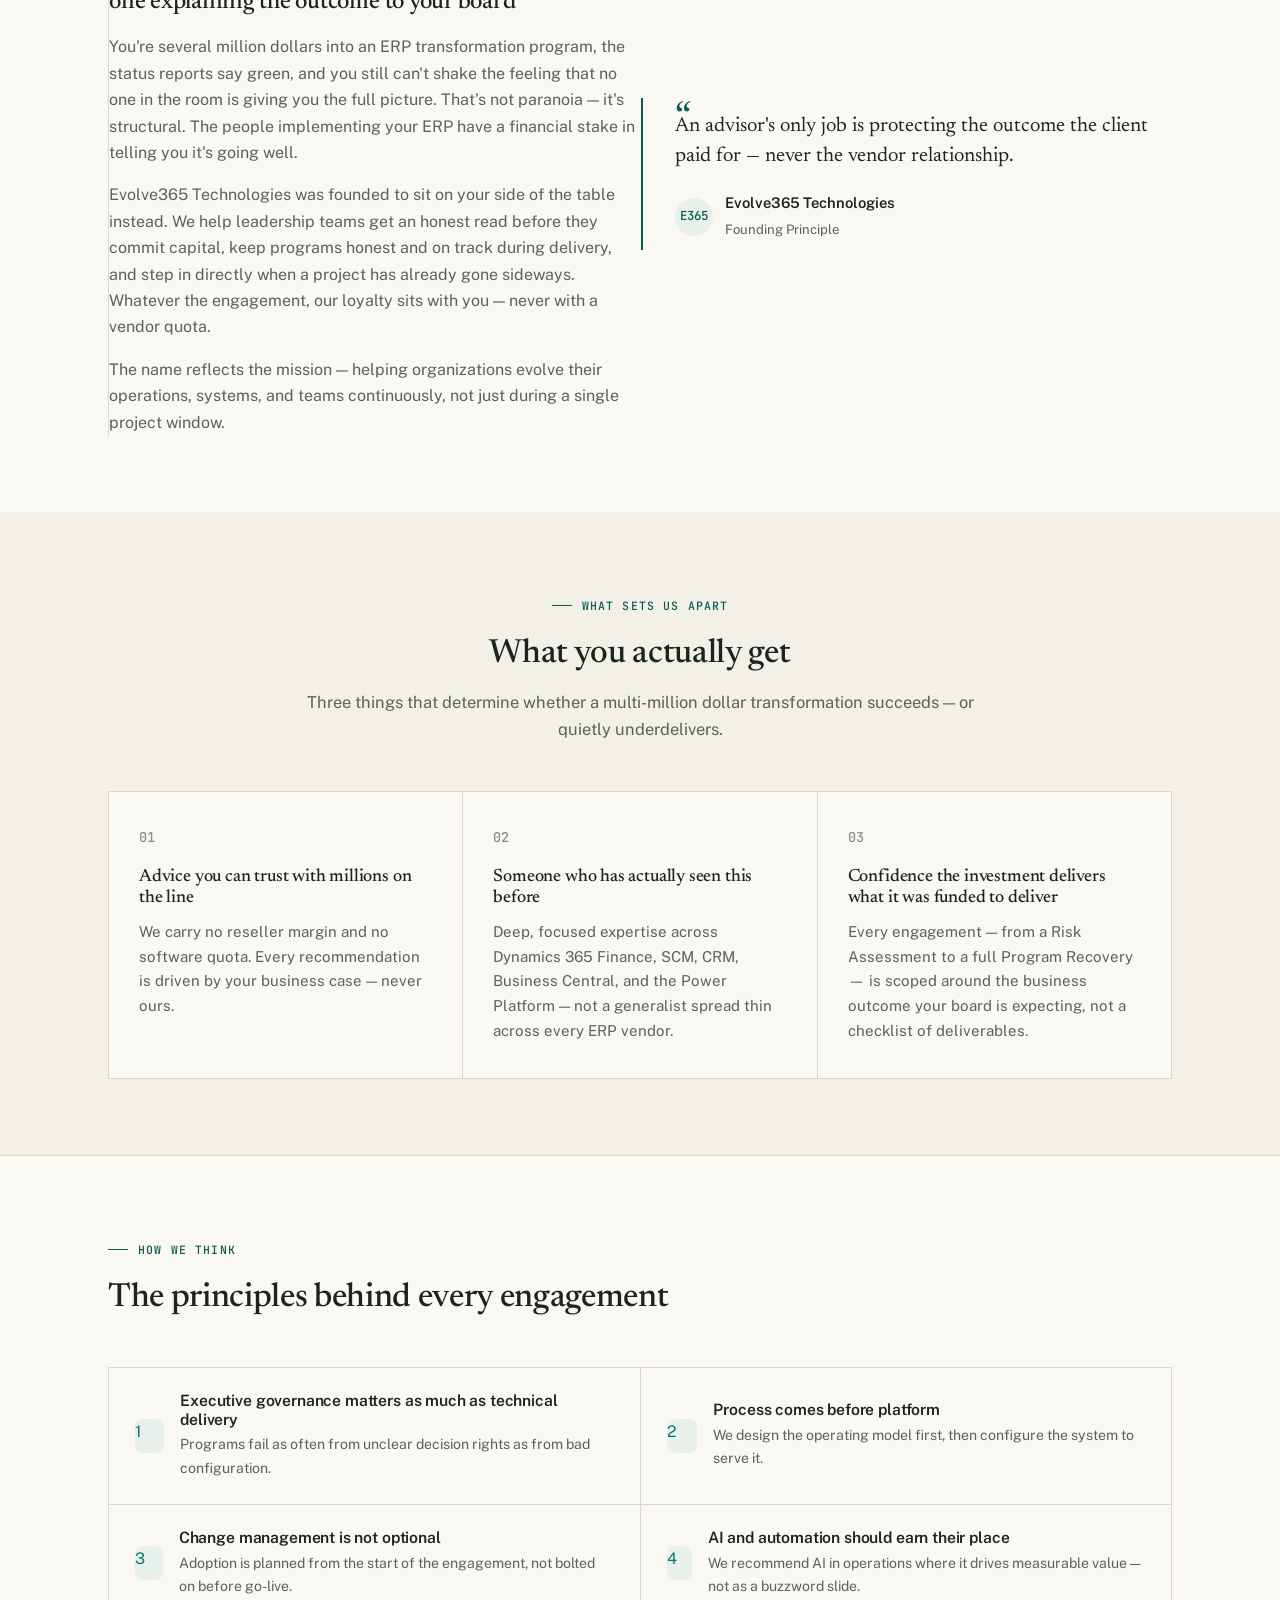
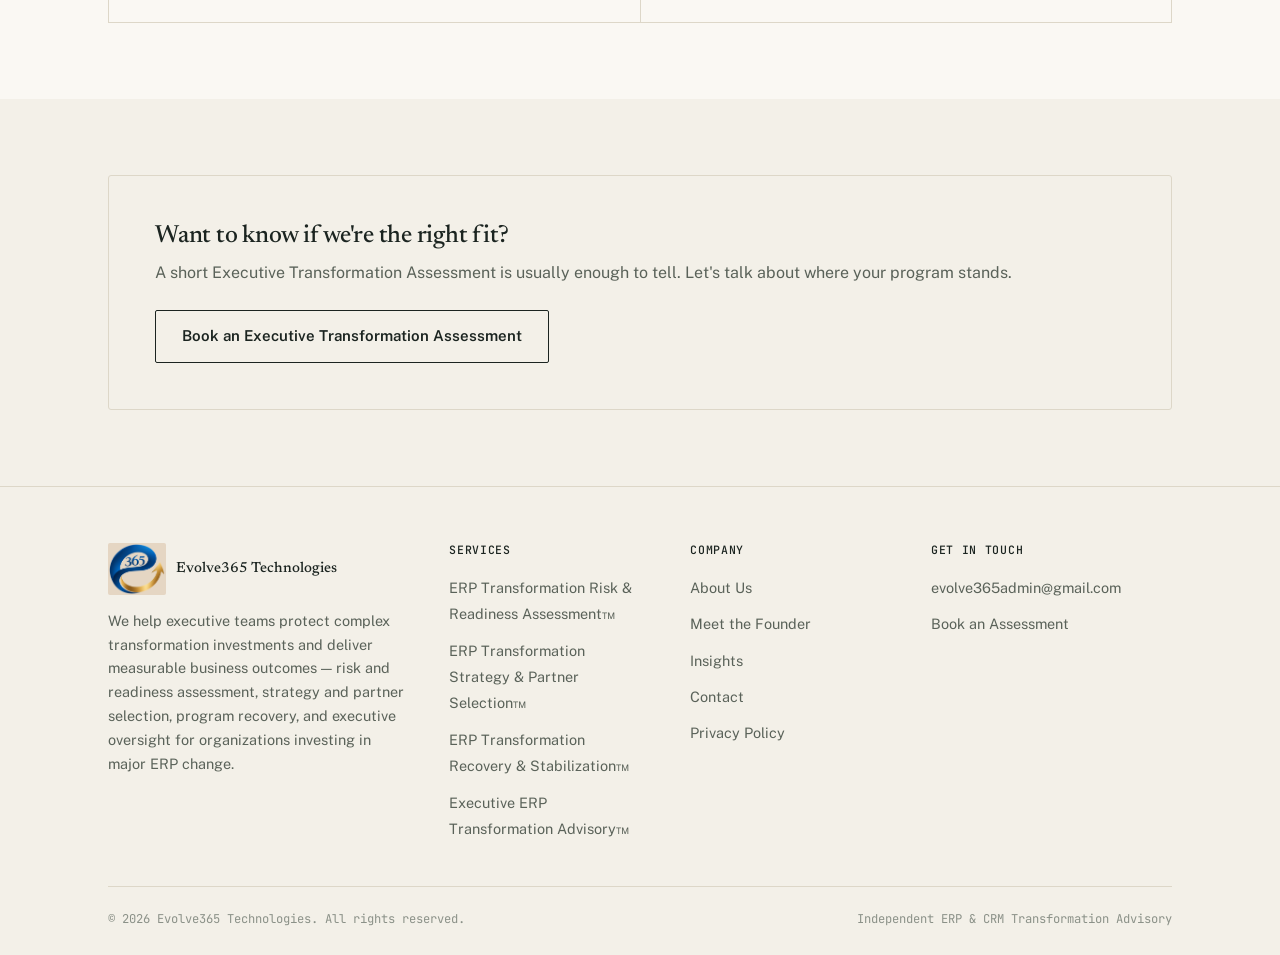
==== commit 55f71aad: "Add files via upload" ====
--- a/about.html
+++ b/about.html
@@ -14,7 +14,7 @@
 <header class="site-header">
   <div class="container nav-wrap">
     <a href="index.html" class="logo">
-      <span class="logo-mark">E365</span>
+      <img src="logo-mark.png" alt="Evolve365 Technologies" class="logo-mark">
       <span>Evolve365 Technologies<br><small>ERP &amp; CRM Transformation Advisory</small></span>
     </a>
     <nav class="nav-links">
@@ -48,21 +48,20 @@
       <span class="eyebrow">Meet the Founder</span>
       <h2>The person accountable for your outcome</h2>
     </div>
-    <div class="grid-2 reveal" style="align-items:start; grid-template-columns:0.85fr 1.15fr;">
-      <div class="hero-panel">
-        <div style="display:flex; align-items:center; gap:14px; margin-bottom:22px;">
-          <div class="quote-avatar" style="width:56px; height:56px; font-size:1.1rem; flex-shrink:0;">RM</div>
-          <div>
-            <h3 class="signature" style="margin-bottom:2px; font-size:1.3rem;">Ramita Mitra</h3>
-            <span style="font-size:0.85rem; color:var(--slate);">Founder &amp; Principal Advisor</span>
-          </div>
+    <div class="founder-grid reveal">
+      <div class="founder-col-left">
+        <img src="founder-photo.jpg" alt="Ramita Mitra, Founder &amp; Principal Advisor" style="width:100%; aspect-ratio:1/1; max-width:220px; border-radius:var(--radius); border:1px solid var(--border); object-fit:cover; display:block; margin-bottom:18px;">
+        <div style="margin-bottom:22px;">
+          <h3 class="signature" style="margin-bottom:2px; font-size:1.5rem;">Ramita Mitra</h3>
+          <span style="font-size:0.85rem; color:var(--slate);">Founder &amp; Principal Advisor</span>
         </div>
         <div class="hero-check"><span class="dot">&#10003;</span><span><b>17+ years</b> leading enterprise transformation &amp; value realization</span></div>
         <div class="hero-check"><span class="dot">&#10003;</span><span><b>Industries:</b> financial services, banking &amp; insurance, technology, professional services</span></div>
         <div class="hero-check"><span class="dot">&#10003;</span><span><b>Platforms:</b> Dynamics 365 F&amp;O, Dynamics 365 CE, Power Platform, API/integration architecture</span></div>
         <div class="hero-check"><span class="dot">&#10003;</span><span><b>Scale:</b> $5M&ndash;$7M portfolios &middot; 80,000+ hours across 18+ global offices &middot; teams of 40+</span></div>
-      </div>
-      <div>
+        <div class="hero-check"><span class="dot">&#10003;</span><span><b>Based in:</b> Montreal, Canada &mdash; available to work with organizations nationally and remotely</span></div>
+      </div>
+      <div class="founder-col-right">
         <p style="color:var(--slate); margin-bottom:16px; font-size:1.08rem;">With 17+ years leading enterprise transformation programs across financial services, banking, insurance, and complex global organizations, Ramita helps executives navigate the decisions that determine ERP and digital transformation success.</p>
         <p style="color:var(--slate); margin-bottom:16px;">Before founding Evolve365 Technologies, Ramita led transformation delivery and PMO functions inside Accenture, Avanade, Genetec, and Maples Group — managing multi-million dollar portfolios with full P&amp;L accountability, leading Microsoft Dynamics 365 Finance &amp; Operations and Customer Engagement transformations across North America, and delivering regulatory-grade programs, including FINRA, SEC, and Basel III requirements, for major financial institutions.</p>
         <p style="color:var(--slate); margin-bottom:24px;">She has partnered directly with C-suite, Finance, and Compliance leadership to define multi-year transformation roadmaps, governance, and value realization frameworks — the same discipline she now brings independently to her clients.</p>
@@ -168,8 +167,8 @@
   <div class="container">
     <div class="footer-grid">
       <div class="footer-brand">
-        <a href="index.html" class="logo" style="color:#fff;">
-          <span class="logo-mark">E365</span>
+        <a href="index.html" class="logo">
+          <img src="logo-mark.png" alt="Evolve365 Technologies" class="logo-mark">
           <span>Evolve365 Technologies</span>
         </a>
         <p>We help executive teams protect complex transformation investments and deliver measurable business outcomes — risk and readiness assessment, strategy and partner selection, program recovery, and executive oversight for organizations investing in major ERP change.</p>
@@ -190,6 +189,7 @@
           <li><a href="about.html#founder">Meet the Founder</a></li>
           <li><a href="insights.html">Insights</a></li>
           <li><a href="contact.html">Contact</a></li>
+          <li><a href="privacy.html">Privacy Policy</a></li>
         </ul>
       </div>
       <div>
--- a/styles.css
+++ b/styles.css
@@ -148,18 +148,12 @@
   color: var(--ink);
 }
 .logo-mark {
-  width: 34px;
-  height: 34px;
+  height: 52px;
+  width: auto;
+  object-fit: contain;
   border-radius: var(--radius-sm);
-  background: var(--accent-deep);
-  display: flex;
-  align-items: center;
-  justify-content: center;
-  color: #fff;
-  font-family: 'JetBrains Mono', monospace;
-  font-weight: 500;
-  font-size: 0.8rem;
   flex-shrink: 0;
+  display: block;
 }
 .logo small {
   display: block;
@@ -837,6 +831,20 @@
   font-size: 0.8rem; font-weight: 500; margin-top: 2px;
 }
 
+/* ---------- Founder section (seamless, divider line) ---------- */
+.founder-grid {
+  display: grid;
+  grid-template-columns: 0.85fr 1.15fr;
+  align-items: start;
+}
+.founder-col-left { padding-right: 40px; }
+.founder-col-right { border-left: 1px solid var(--border); padding-left: 40px; }
+@media (max-width: 760px) {
+  .founder-grid { grid-template-columns: 1fr; gap: 28px; }
+  .founder-col-left { padding-right: 0; }
+  .founder-col-right { border-left: none; padding-left: 0; border-top: 1px solid var(--border); padding-top: 28px; }
+}
+
 /* ---------- Signature accent (founder name) ---------- */
 .signature {
   font-family: 'Cormorant Garamond', serif;
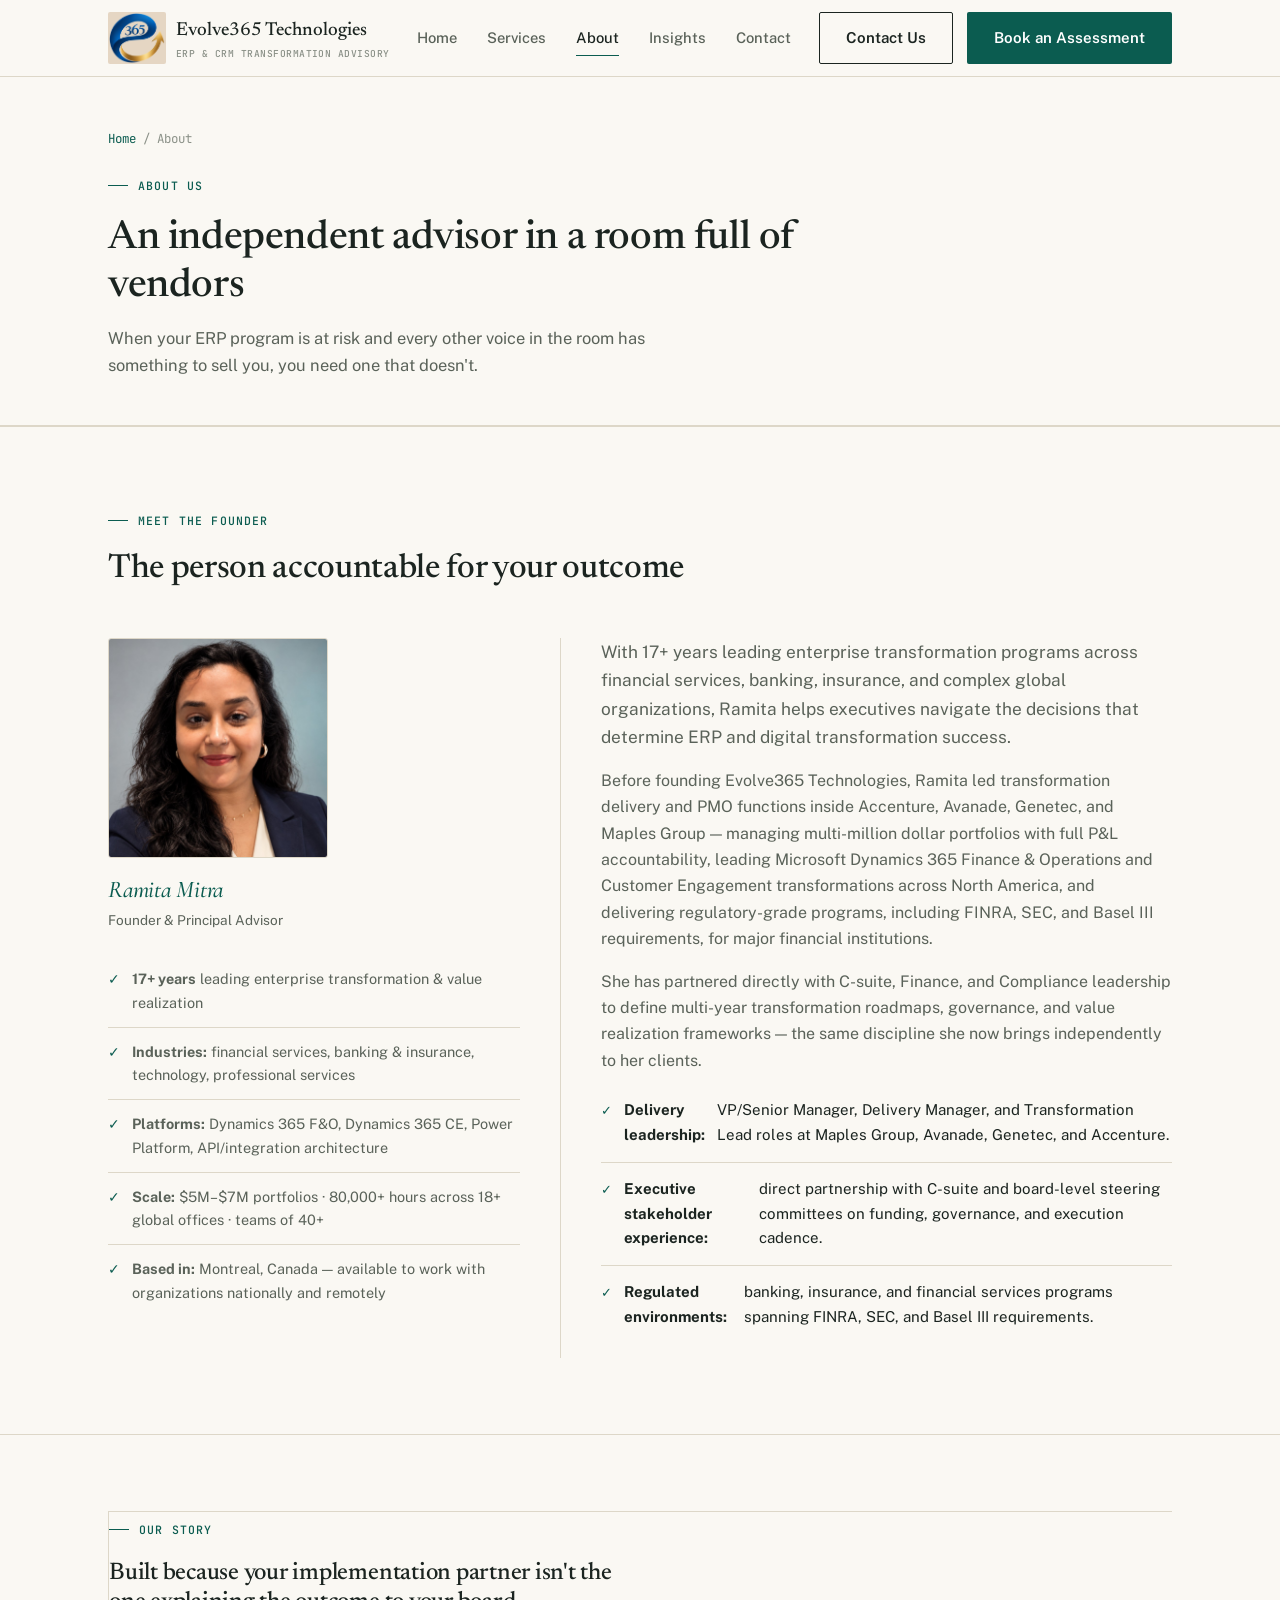
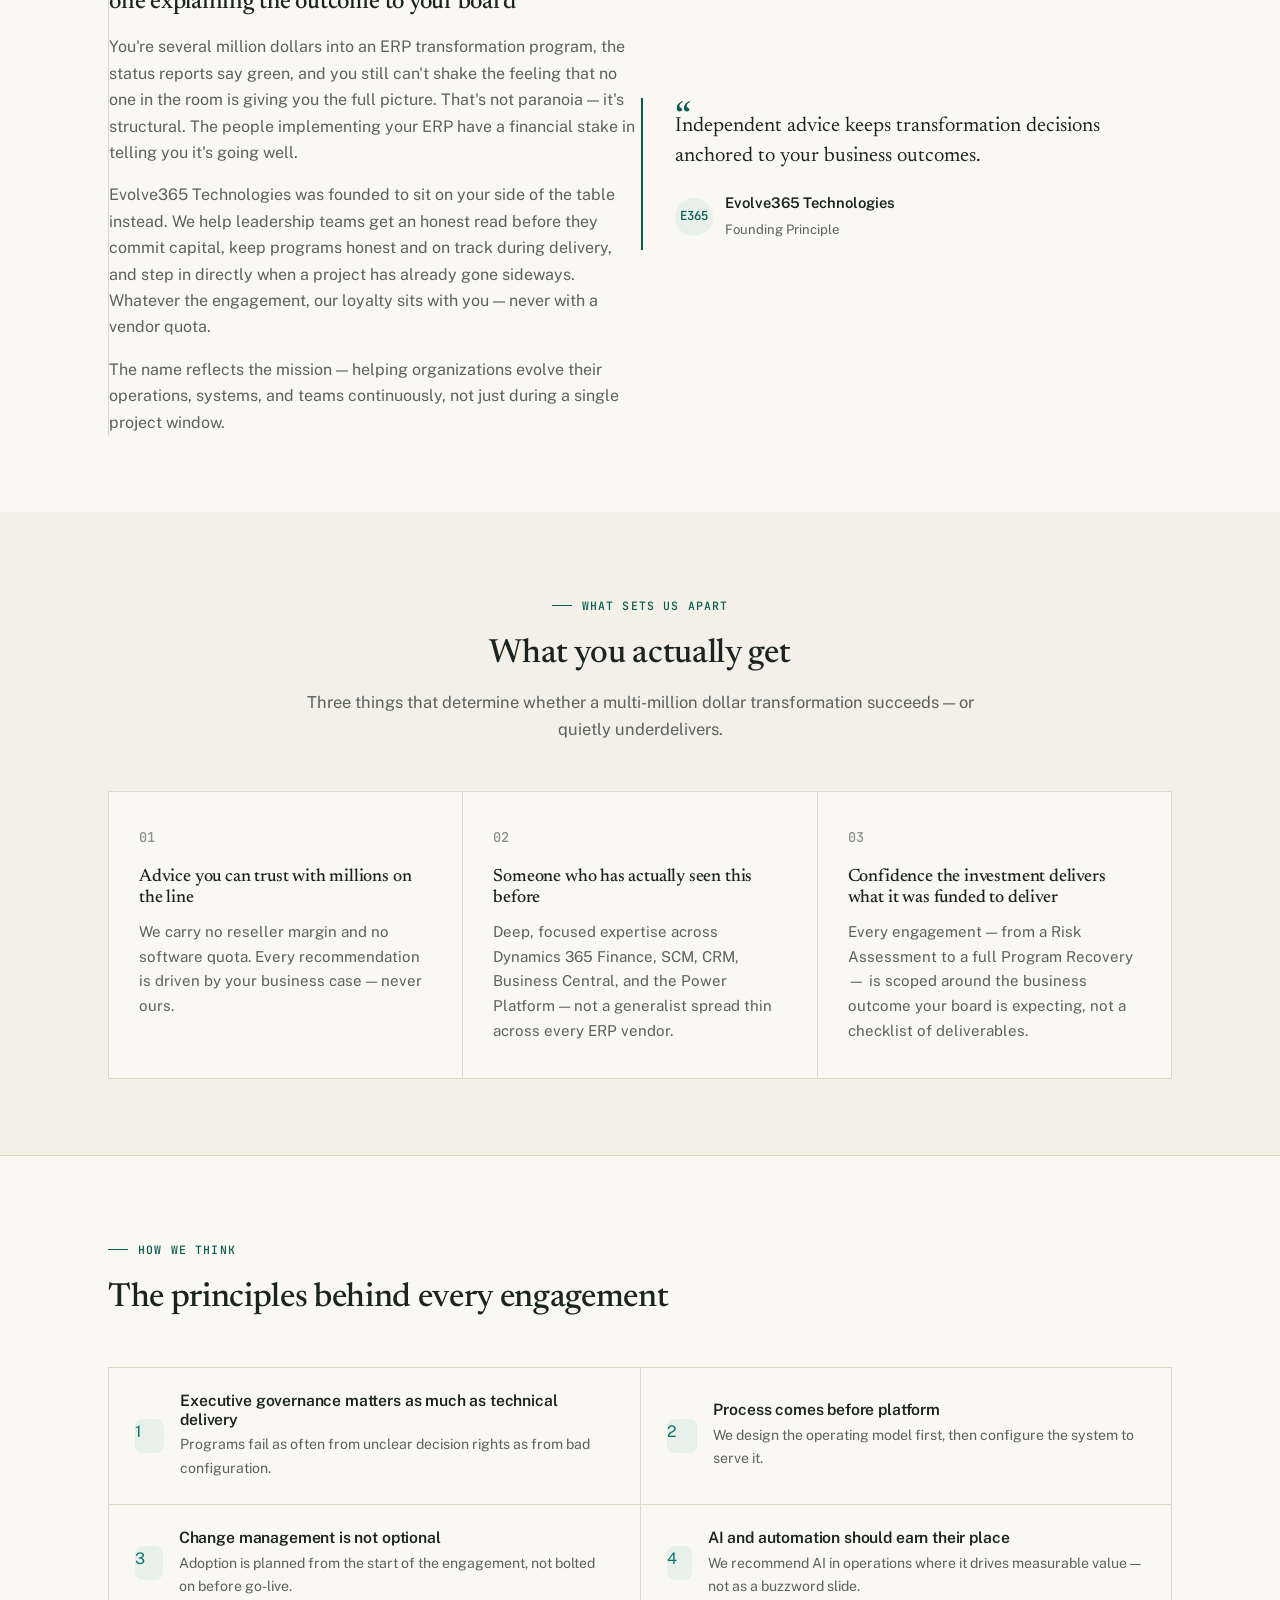
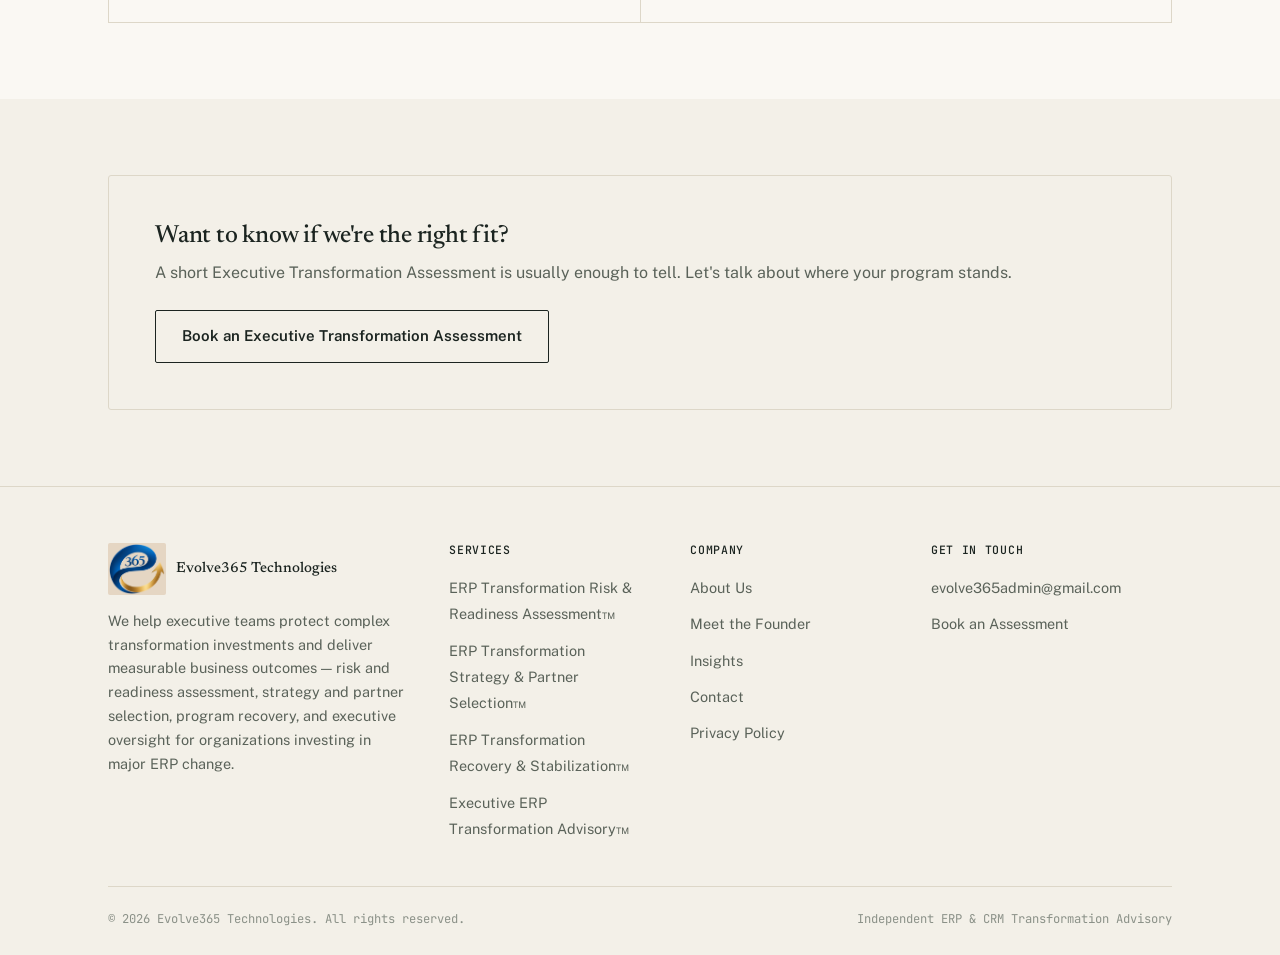
==== commit cfaf7ae0: "Add files via upload" ====
--- a/about.html
+++ b/about.html
@@ -87,7 +87,7 @@
       </div>
       <div class="quote-block">
         <div class="mark">&ldquo;</div>
-        <p class="quote-text">An advisor's only job is protecting the outcome the client paid for — never the vendor relationship.</p>
+        <p class="quote-text">Independent advice keeps transformation decisions anchored to your business outcomes.</p>
         <div class="quote-author">
           <div class="quote-avatar">E365</div>
           <div><b>Evolve365 Technologies</b><span>Founding Principle</span></div>
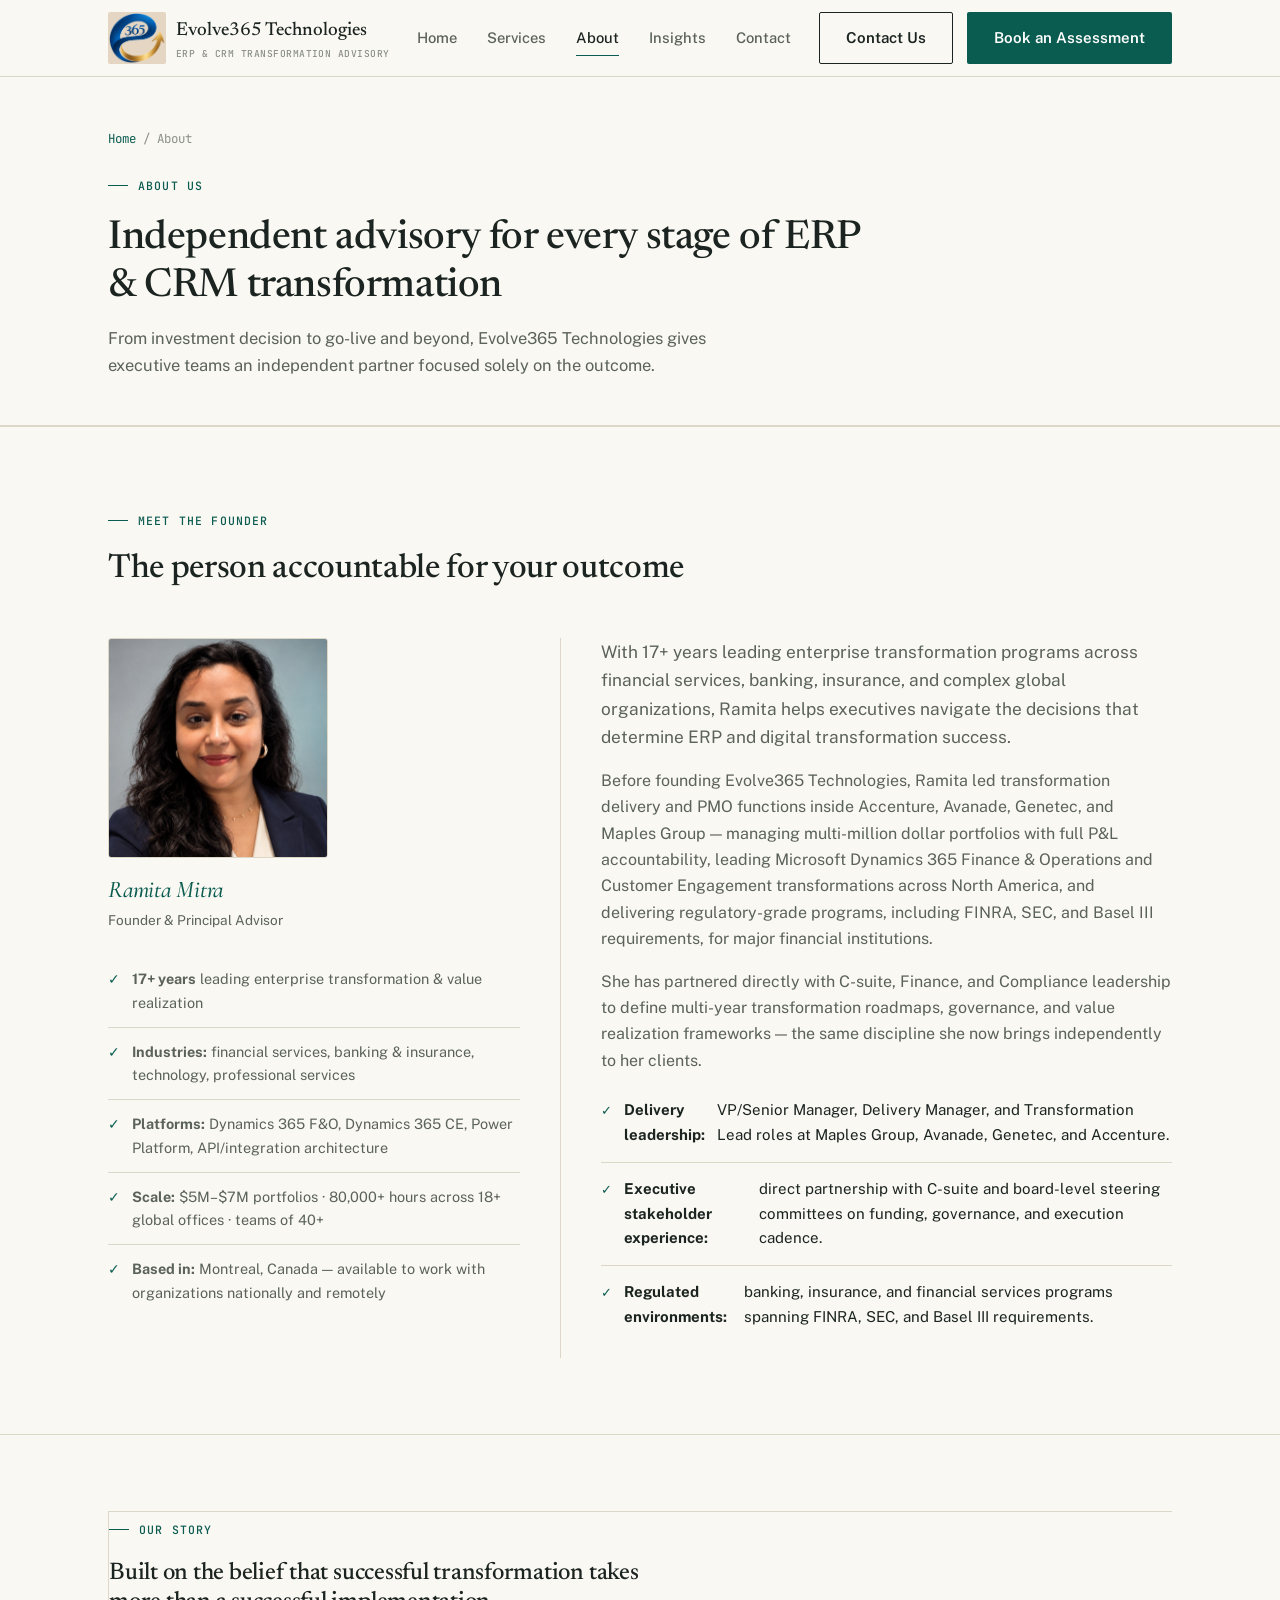
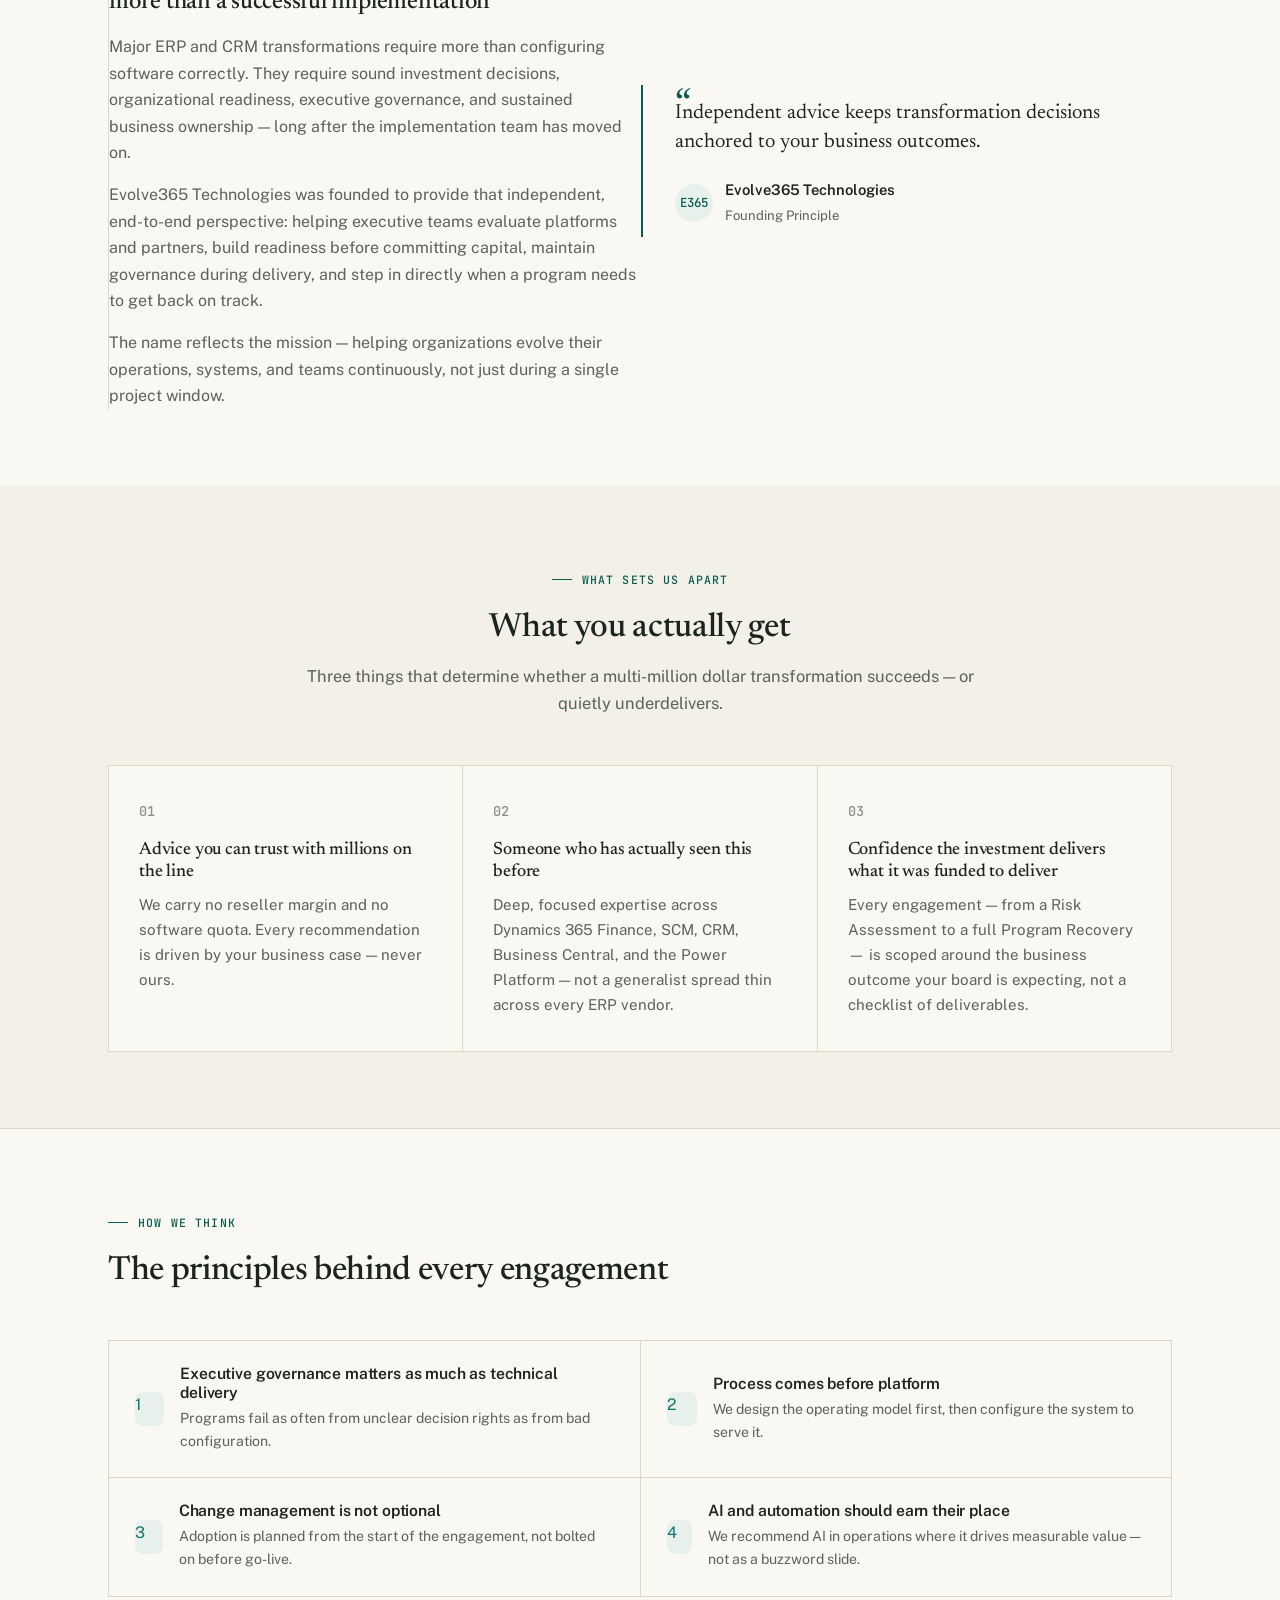
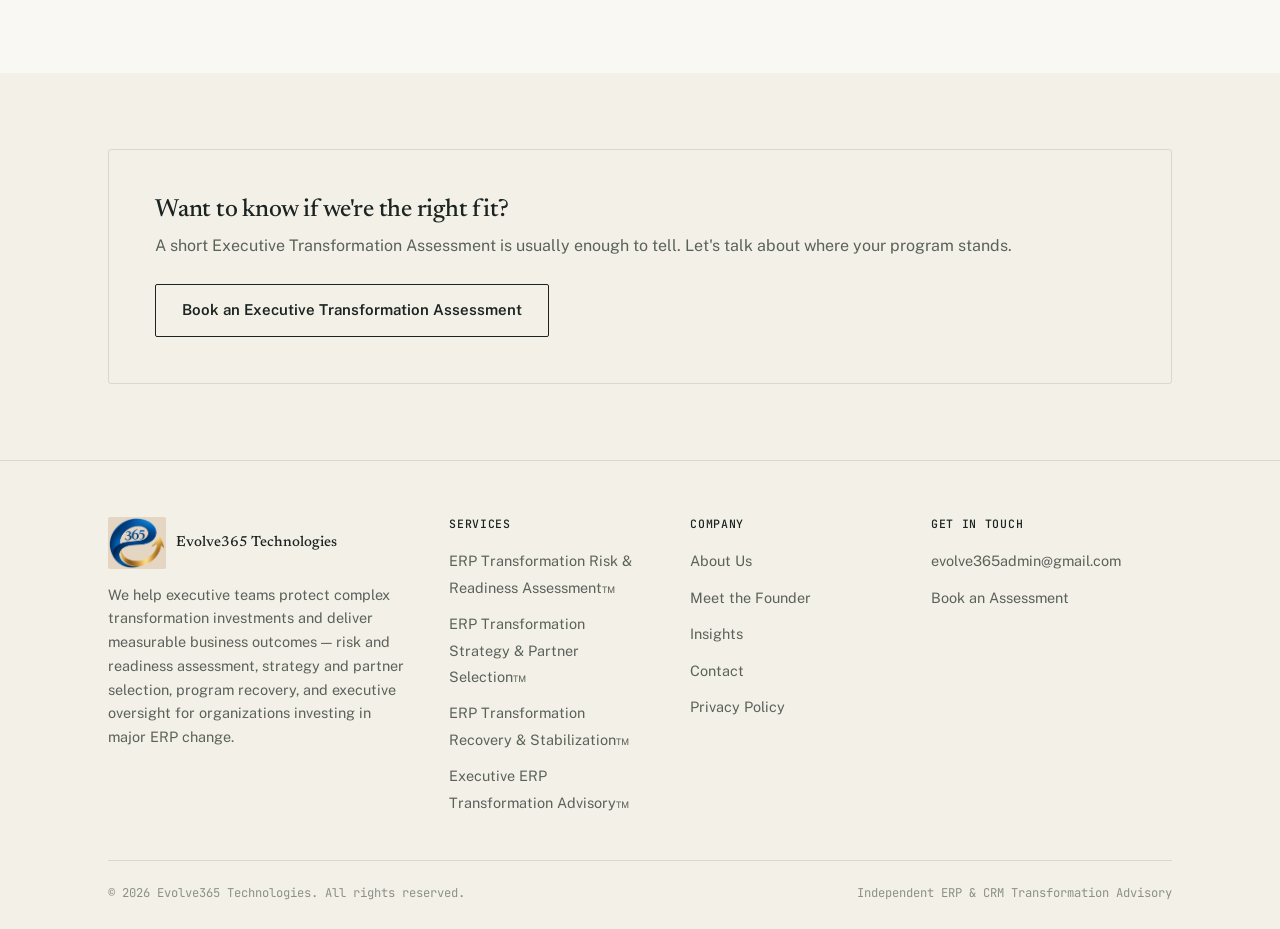
==== commit ab9f9c93: "Add files via upload" ====
--- a/about.html
+++ b/about.html
@@ -36,8 +36,8 @@
   <div class="container">
     <div class="breadcrumb"><a href="index.html">Home</a> / About</div>
     <span class="eyebrow">About Us</span>
-    <h1>An independent advisor in a room full of vendors</h1>
-    <p>When your ERP program is at risk and every other voice in the room has something to sell you, you need one that doesn't.</p>
+    <h1>Independent advisory for every stage of ERP &amp; CRM transformation</h1>
+    <p>From investment decision to go-live and beyond, Evolve365 Technologies gives executive teams an independent partner focused solely on the outcome.</p>
   </div>
 </section>
 
@@ -80,9 +80,9 @@
     <div class="grid-2 reveal" style="align-items:center;">
       <div>
         <span class="eyebrow">Our Story</span>
-        <h2 style="margin-bottom:18px;">Built because your implementation partner isn't the one explaining the outcome to your board</h2>
-        <p style="color:var(--slate); margin-bottom:16px;">You're several million dollars into an ERP transformation program, the status reports say green, and you still can't shake the feeling that no one in the room is giving you the full picture. That's not paranoia — it's structural. The people implementing your ERP have a financial stake in telling you it's going well.</p>
-        <p style="color:var(--slate); margin-bottom:16px;">Evolve365 Technologies was founded to sit on your side of the table instead. We help leadership teams get an honest read before they commit capital, keep programs honest and on track during delivery, and step in directly when a project has already gone sideways. Whatever the engagement, our loyalty sits with you — never with a vendor quota.</p>
+        <h2 style="margin-bottom:18px;">Built on the belief that successful transformation takes more than a successful implementation</h2>
+        <p style="color:var(--slate); margin-bottom:16px;">Major ERP and CRM transformations require more than configuring software correctly. They require sound investment decisions, organizational readiness, executive governance, and sustained business ownership — long after the implementation team has moved on.</p>
+        <p style="color:var(--slate); margin-bottom:16px;">Evolve365 Technologies was founded to provide that independent, end-to-end perspective: helping executive teams evaluate platforms and partners, build readiness before committing capital, maintain governance during delivery, and step in directly when a program needs to get back on track.</p>
         <p style="color:var(--slate);">The name reflects the mission — helping organizations evolve their operations, systems, and teams continuously, not just during a single project window.</p>
       </div>
       <div class="quote-block">
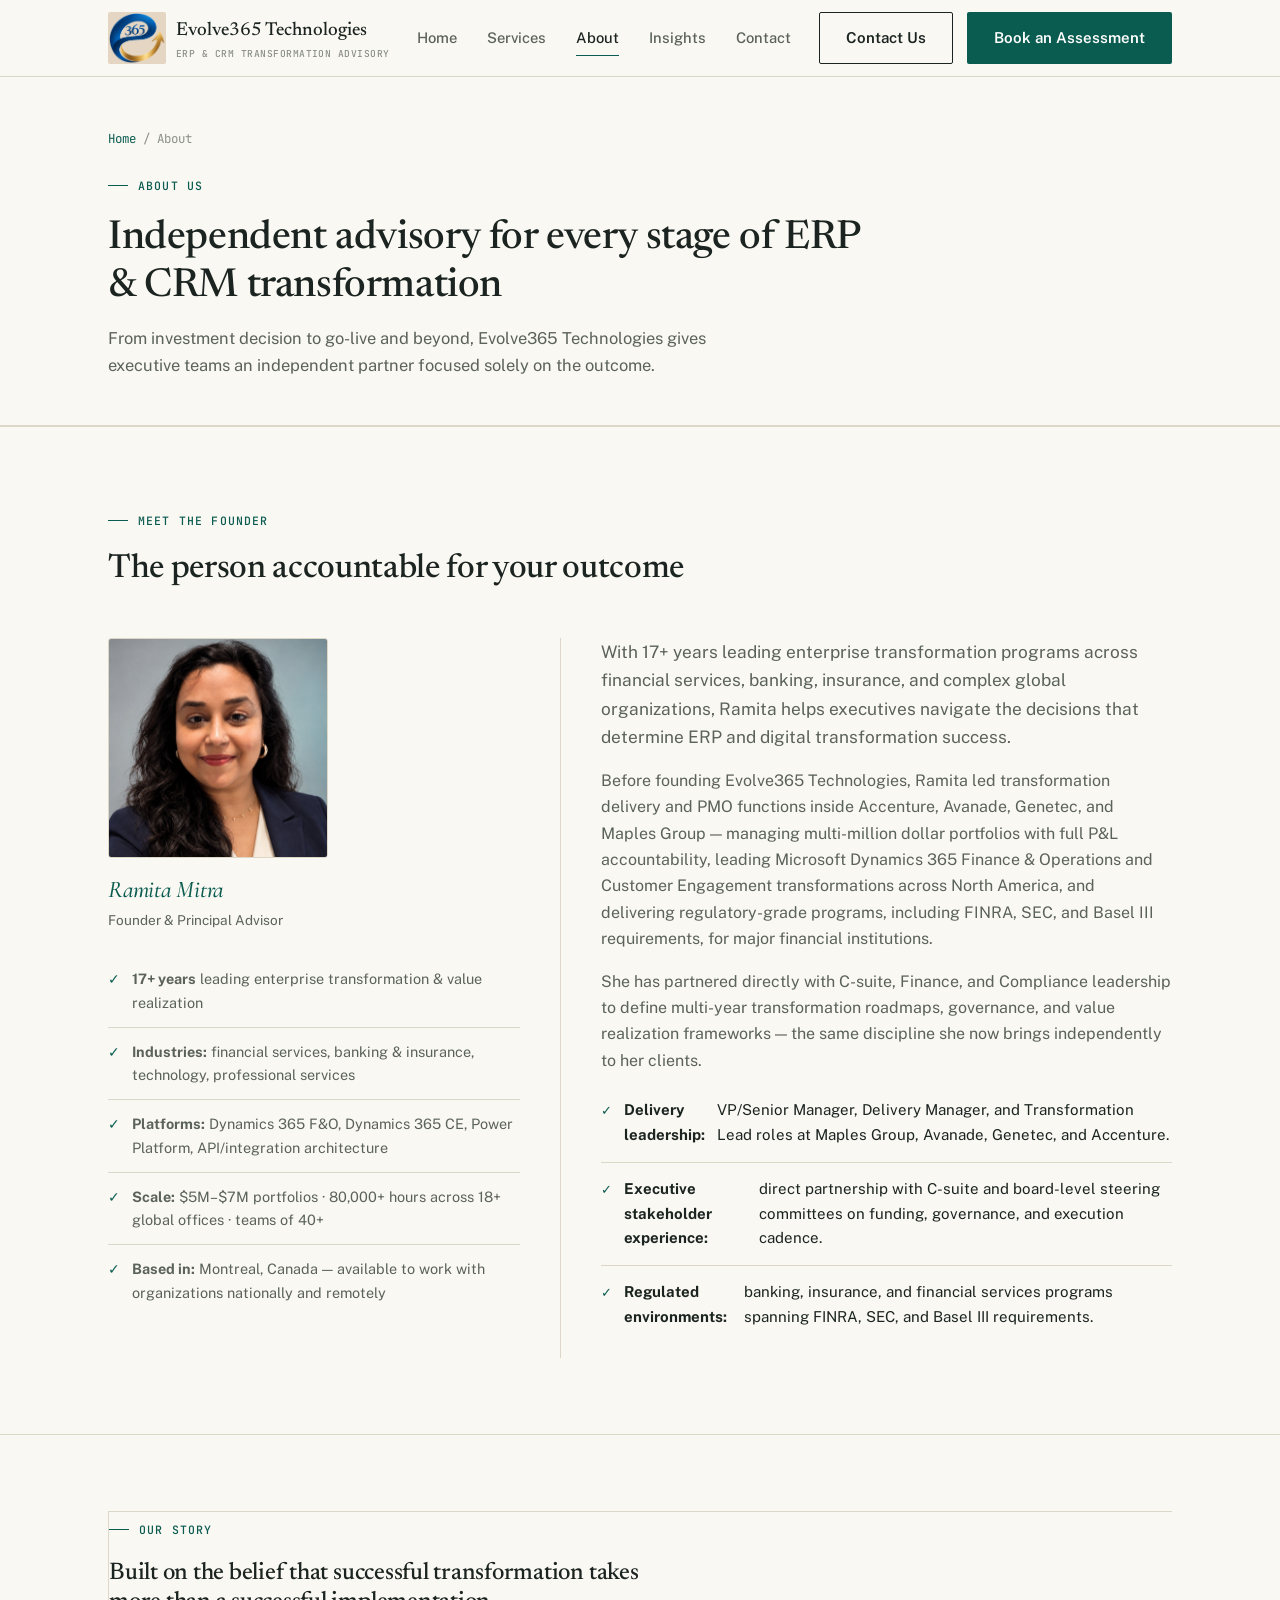
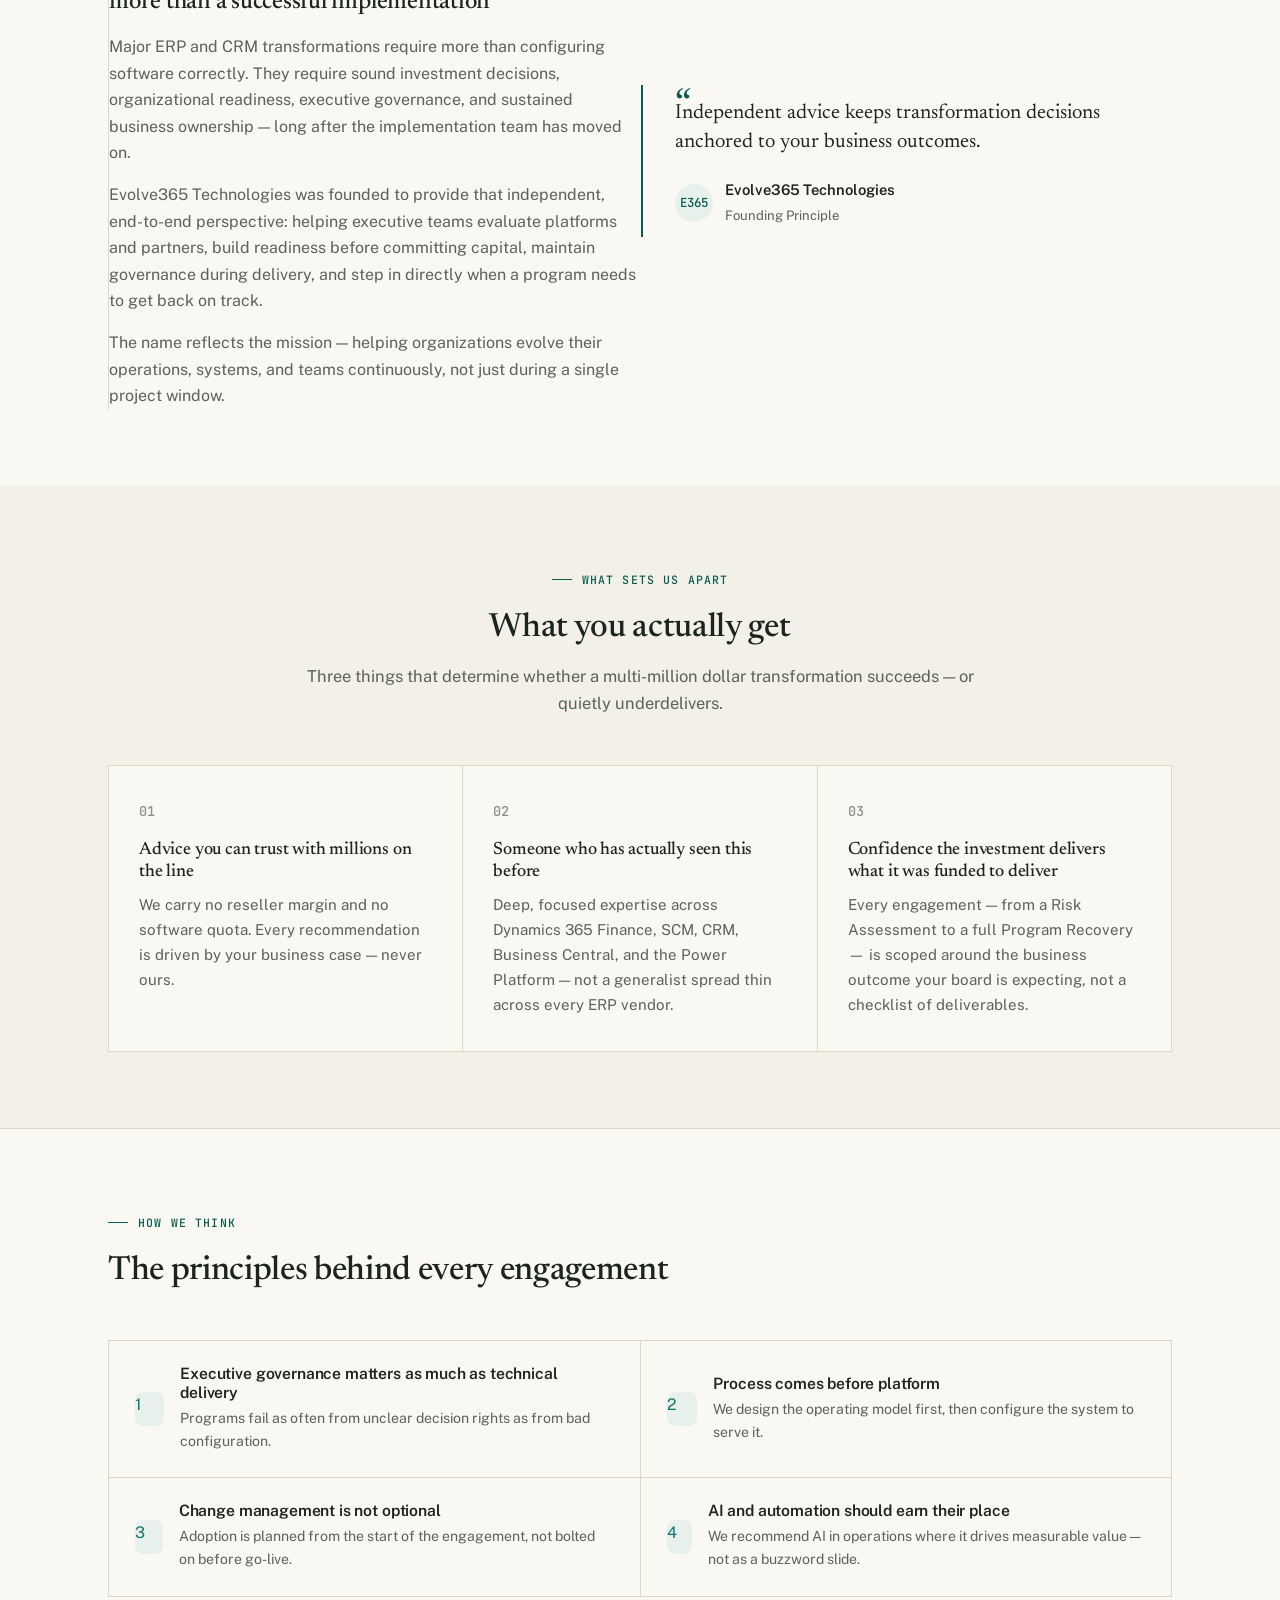
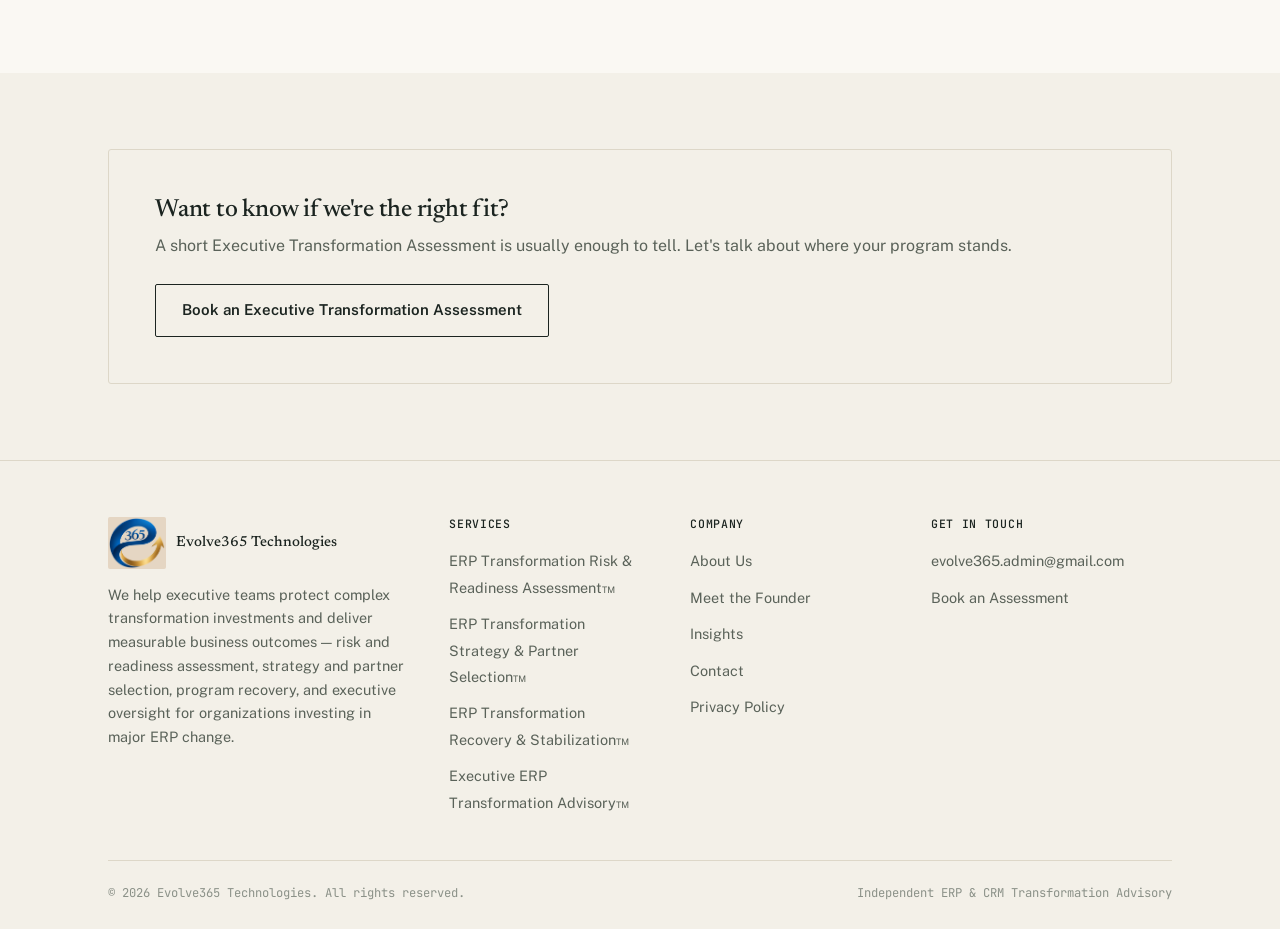
==== commit c72919c0: "Add files via upload" ====
--- a/about.html
+++ b/about.html
@@ -195,7 +195,7 @@
       <div>
         <h4>Get In Touch</h4>
         <ul>
-          <li><a href="mailto:evolve365admin@gmail.com">evolve365admin@gmail.com</a></li>
+          <li><a href="mailto:evolve365.admin@gmail.com">evolve365.admin@gmail.com</a></li>
           <li><a href="contact.html#booking">Book an Assessment</a></li>
         </ul>
       </div>
